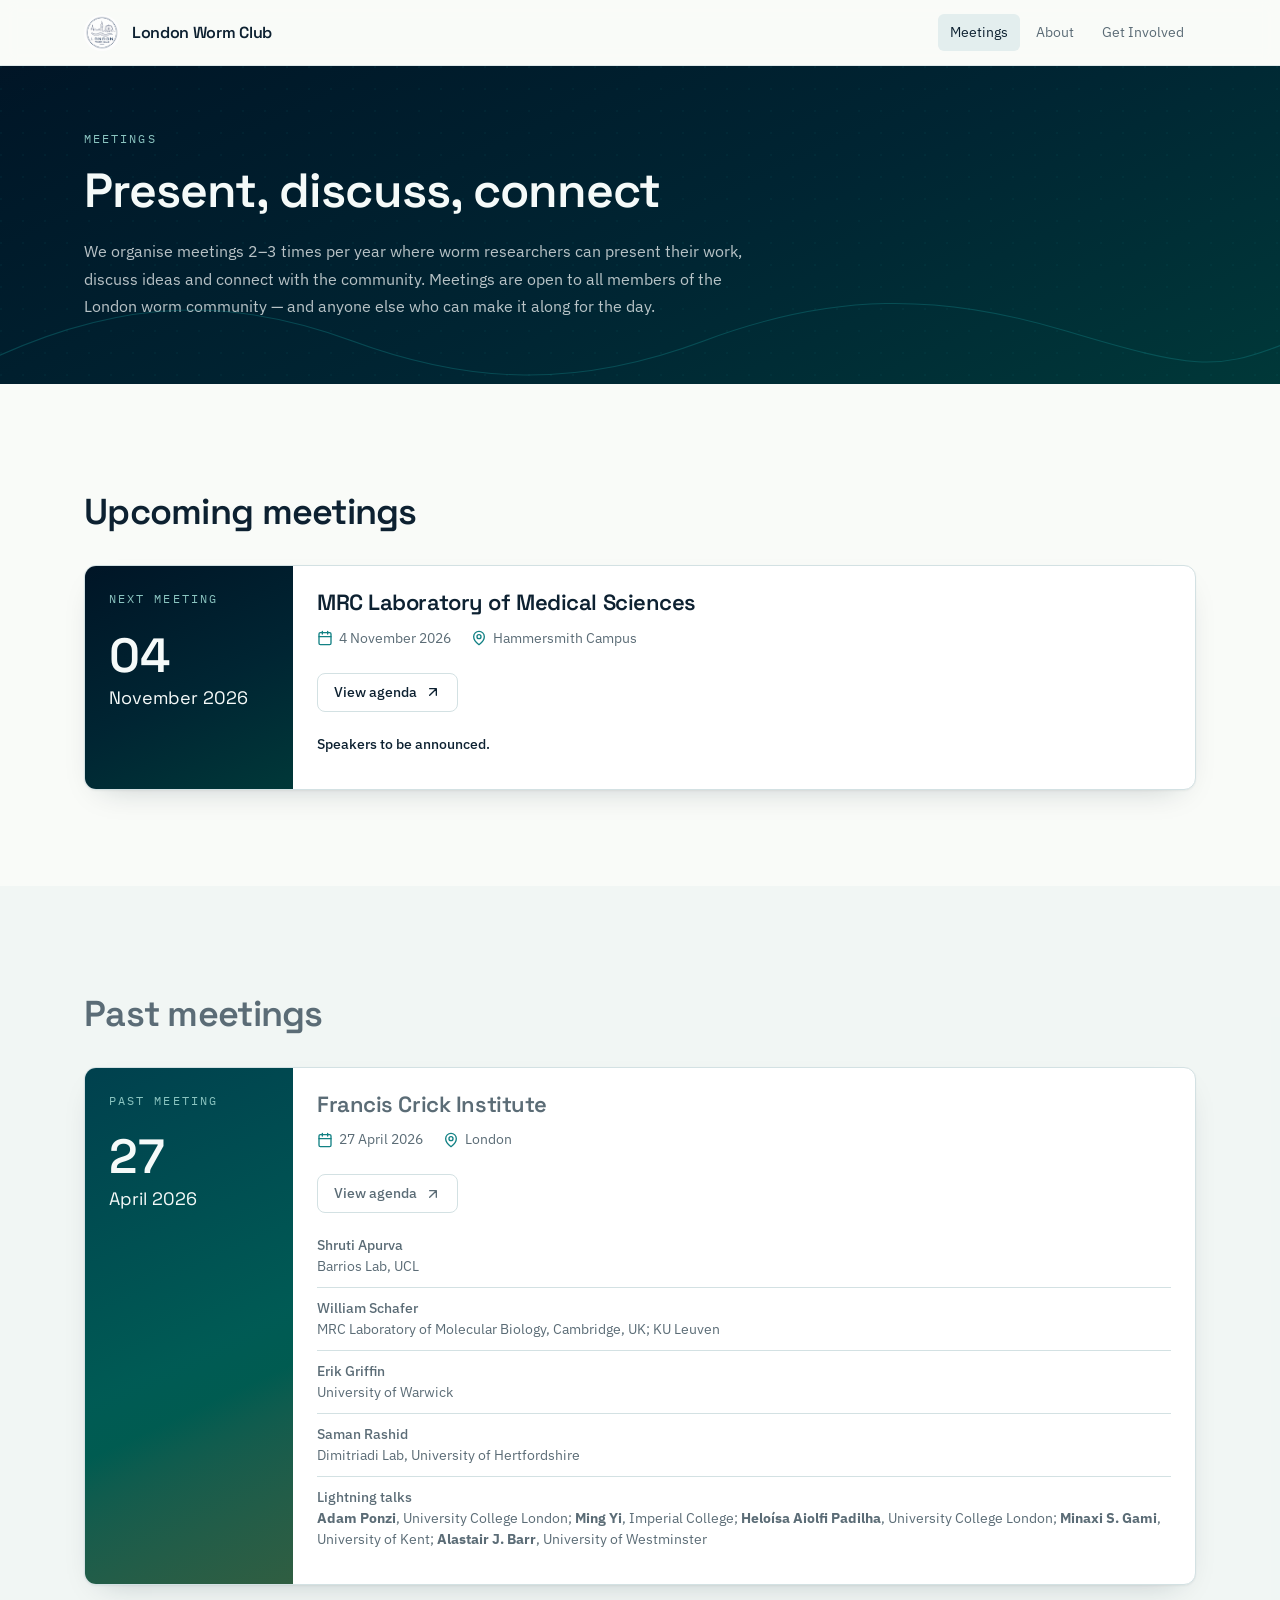
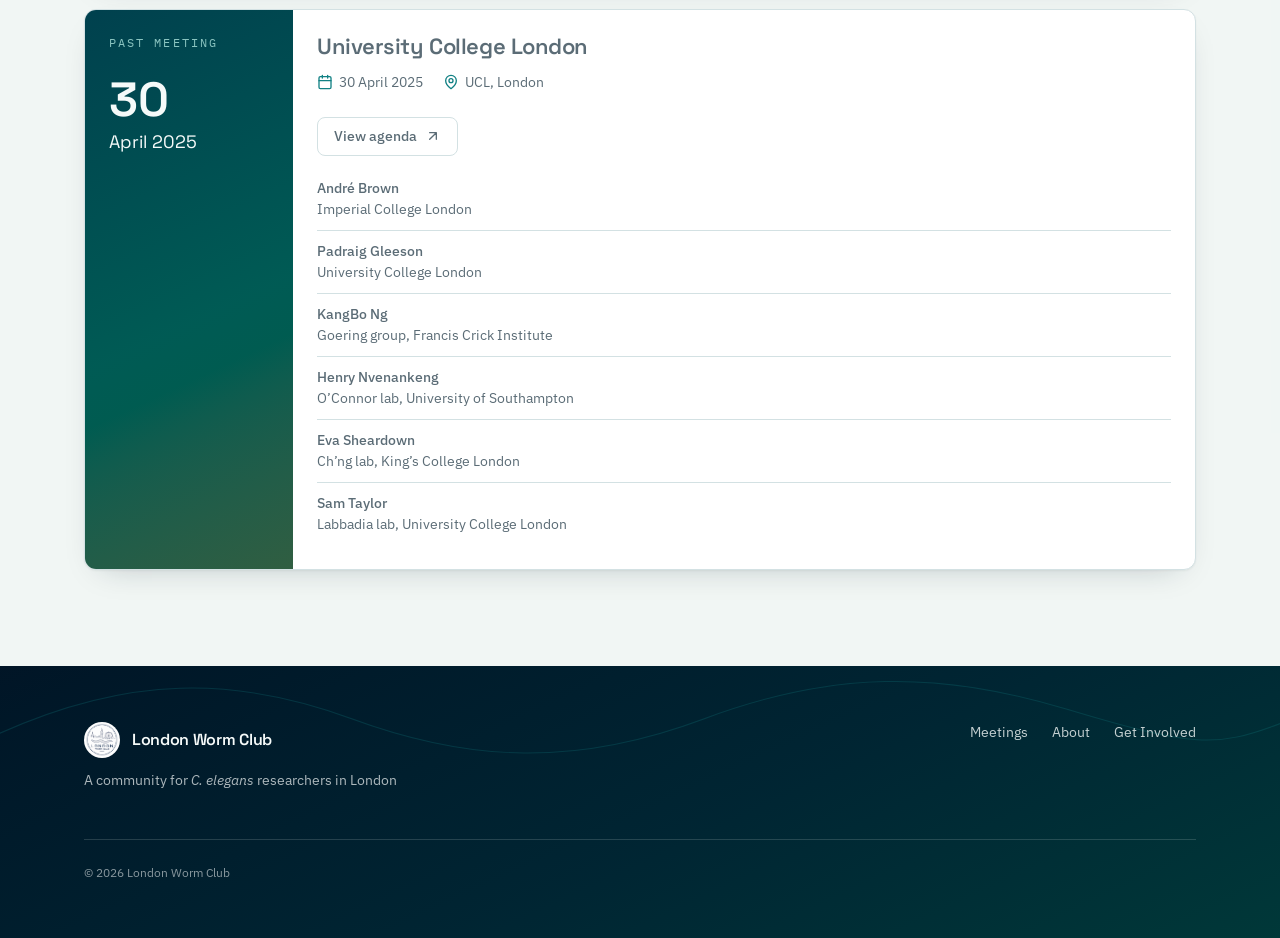
==== meetings.html @ cb88443c "Add Apr 2025 meeting" ====
<!doctype html>
<html lang="en">
  <head>
    <meta charset="utf-8" />
    <meta name="viewport" content="width=device-width, initial-scale=1" />
    <title>Meetings — London Worm Club</title>
    <meta
      name="description"
      content="Meetings of the London Worm Club, held 2–3 times per year: dates, venues and speakers for upcoming and past meetings."
    />
    <link rel="canonical" href="./meetings.html" />
    <meta property="og:type" content="website" />
    <meta property="og:title" content="Meetings — London Worm Club" />
    <meta
      property="og:description"
      content="Meetings of the London Worm Club, held 2–3 times per year: dates, venues and speakers."
    />
    <meta name="twitter:card" content="summary_large_image" />
    <link rel="icon" href="./assets/Worm_club_logo_final.png" />
    <link rel="preconnect" href="https://fonts.googleapis.com" />
    <link rel="preconnect" href="https://fonts.gstatic.com" crossorigin />
    <link
      rel="stylesheet"
      href="https://fonts.googleapis.com/css2?family=Space+Grotesk:wght@400;500;600;700&family=IBM+Plex+Sans:wght@400;500;600&family=IBM+Plex+Mono:wght@400;500&display=swap"
    />
    <link rel="stylesheet" href="./styles.css" />
  </head>
  <body>
    <div class="page">
      <header class="site-header">
        <div class="wrap header-inner">
          <a class="brand" href="./index.html">
            <img src="./assets/Worm_club_logo_final.png" alt="London Worm Club logo" width="816" height="816" />
            <span>London Worm Club</span>
          </a>
          <nav class="nav-desktop" aria-label="Main">
            <a href="./meetings.html">Meetings</a>
            <a href="./index.html#about-section">About</a>
            <a href="./index.html#get-involved">Get Involved</a>
          </nav>
          <button class="nav-toggle" type="button" aria-label="Toggle navigation" aria-expanded="false" aria-controls="mobile-nav" data-nav-toggle>
            <svg class="icon" viewBox="0 0 24 24" aria-hidden="true" style="width:1.25rem;height:1.25rem"><path d="M4 6h16M4 12h16M4 18h16" /></svg>
          </button>
        </div>
        <nav class="nav-mobile" id="mobile-nav" aria-label="Main">
          <a href="./meetings.html">Meetings</a>
          <a href="./index.html#about-section">About</a>
          <a href="./index.html#get-involved">Get Involved</a>
        </nav>
      </header>

      <main>
        <section class="banner bg-deep">
          <div class="grid-texture"></div>
          <div class="wrap banner-inner">
            <p class="eyebrow teal-soft">Meetings</p>
            <h1>Present, discuss, connect</h1>
            <p class="lede">
              We organise meetings 2–3 times per year where worm researchers can present their work,
              discuss ideas and connect with the community. Meetings are open to all members of the
              London worm community — and anyone else who can make it along for the day.
            </p>
          </div>
          <svg class="worm-line" style="bottom: 0; height: 6rem; opacity: 0.4" viewBox="0 0 1200 200" preserveAspectRatio="none" aria-hidden="true">
            <path d="M0 140 C 120 20, 220 20, 330 110 S 540 210, 660 110 S 880 10, 1000 90 S 1140 170, 1200 120" stroke-width="2" stroke-linecap="round" />
          </svg>
        </section>

        <section class="section">
          <div class="wrap">
            <div class="section-head"><h2>Upcoming meetings</h2></div>
            <div class="grid-stack">

              <!-- Meeting Card -->

              <article class="surface-card meeting" id="agenda-2026-04-27-crick">
                <div class="meeting-grid">
                  <div class="meeting-date bg-deep">
                    <span class="eyebrow teal-soft">Next meeting</span>
                    <div>
                      <p class="day">04</p>
                      <p class="my">November 2026</p>
                    </div>
                  </div>
                  <div class="meeting-body">
                    <h3>MRC Laboratory of Medical Sciences</h3>
                    <div class="meeting-meta">
                      <span>
                        <svg class="icon" viewBox="0 0 24 24" aria-hidden="true"><rect x="3" y="4" width="18" height="18" rx="2" /><path d="M16 2v4M8 2v4M3 10h18" /></svg>
                        4 November 2026
                      </span>
                      <span>
                        <svg class="icon" viewBox="0 0 24 24" aria-hidden="true"><path d="M20 10c0 6-8 12-8 12s-8-6-8-12a8 8 0 1 1 16 0Z" /><circle cx="12" cy="10" r="3" /></svg>
                        <a href="https://maps.app.goo.gl/B2eCsEm551Vxxf9i7">Hammersmith Campus</a>
                      </span>
                    </div>
                    <a class="btn btn-outline" href="./docs/sad_worm.png" target="_blank">
                      View agenda
                      <svg class="icon" viewBox="0 0 24 24" aria-hidden="true"><path d="M7 17 17 7M7 7h10v10" /></svg>
                    </a>
                    <ul class="speakers">
                      <li><p class="name">Speakers to be announced.</p></li>
                    </ul>
                  </div>
                </div>
              </article>

              <!-- Meeting Card -->

            </div>
          </div>
        </section>

        <section class="section muted">
          <div class="wrap">
            <div class="section-head"><h2>Past meetings</h2></div>
            <div class="grid-stack">

              <!-- Meeting Apr 2026 -->

              <article class="surface-card meeting" id="agenda-2026-04-27-crick">
                <div class="meeting-grid">
                  <div class="meeting-date meeting-date-past">
                    <span class="eyebrow teal-soft">Past meeting</span>
                    <div>
                      <p class="day">27</p>
                      <p class="my">April 2026</p>
                    </div>
                  </div>
                  <div class="meeting-body">
                    <h3>Francis Crick Institute</h3>
                    <div class="meeting-meta">
                      <span>
                        <svg class="icon" viewBox="0 0 24 24" aria-hidden="true"><rect x="3" y="4" width="18" height="18" rx="2" /><path d="M16 2v4M8 2v4M3 10h18" /></svg>
                        27 April 2026
                      </span>
                      <span>
                        <svg class="icon" viewBox="0 0 24 24" aria-hidden="true"><path d="M20 10c0 6-8 12-8 12s-8-6-8-12a8 8 0 1 1 16 0Z" /><circle cx="12" cy="10" r="3" /></svg>
                        <a href = "https://maps.app.goo.gl/YY4max94yzMUWCzx6">London</a>
                      </span>
                    </div>
                    <a class="btn btn-outline" href="./docs/LWM 27th April 26 Agenda.pdf" target="_blank">
                      View agenda
                      <svg class="icon" viewBox="0 0 24 24" aria-hidden="true"><path d="M7 17 17 7M7 7h10v10" /></svg>
                    </a>
                    <ul class="speakers">
                      <li><p class="name">Shruti Apurva</p><p class="aff">Barrios Lab, UCL</p></li>
                      <li><p class="name">William Schafer</p><p class="aff">MRC Laboratory of Molecular Biology, Cambridge, UK; KU Leuven</p></li>
                      <li><p class="name">Erik Griffin</p><p class="aff">University of Warwick</p></li>
                      <li><p class="name">Saman Rashid</p><p class="aff">Dimitriadi Lab, University of Hertfordshire</p></li>
                      <li><p class="name">Lightning talks</p><p class="aff"><b>Adam Ponzi</b>, University College London; <b>Ming Yi</b>, Imperial College; <b>Heloísa Aiolfi Padilha</b>, University College London; <b>Minaxi S. Gami</b>, University of Kent; <b>Alastair J. Barr</b>, University of Westminster</p></li>
                    </ul>
                  </div>
                </div>
              </article>


              <!-- Meeting Apr 2025 -->

              <article class="surface-card meeting" id="agenda-2026-04-27-crick">
                <div class="meeting-grid">
                  <div class="meeting-date meeting-date-past">
                    <span class="eyebrow teal-soft">Past meeting</span>
                    <div>
                      <p class="day">30</p>
                      <p class="my">April 2025</p>
                    </div>
                  </div>
                  <div class="meeting-body">
                    <h3>University College London</h3>
                    <div class="meeting-meta">
                      <span>
                        <svg class="icon" viewBox="0 0 24 24" aria-hidden="true"><rect x="3" y="4" width="18" height="18" rx="2" /><path d="M16 2v4M8 2v4M3 10h18" /></svg>
                        30 April 2025
                      </span>
                      <span>
                        <svg class="icon" viewBox="0 0 24 24" aria-hidden="true"><path d="M20 10c0 6-8 12-8 12s-8-6-8-12a8 8 0 1 1 16 0Z" /><circle cx="12" cy="10" r="3" /></svg>
                        <a href = "https://maps.app.goo.gl/znsyp5RWW7718D16A">UCL, London</a>
                      </span>
                    </div>
                    <a class="btn btn-outline" href="./docs/LWM 30th April 25 Agenda.pdf" target="_blank">
                      View agenda
                      <svg class="icon" viewBox="0 0 24 24" aria-hidden="true"><path d="M7 17 17 7M7 7h10v10" /></svg>
                    </a>
                    <ul class="speakers">

                      <li><p class="name">André Brown</p><p class="aff">Imperial College London</p></li>
                      <li><p class="name">Padraig Gleeson</p><p class="aff">University College London</p></li>
                      <li><p class="name">KangBo Ng</p><p class="aff">Goering group, Francis Crick Institute</p></li>
                      <li><p class="name">Henry Nvenankeng</p><p class="aff">O’Connor lab, University of Southampton</p></li>
                      <li><p class="name">Eva Sheardown</p><p class="aff">Ch’ng lab, King’s College London</p></li>
                      <li><p class="name">Sam Taylor</p><p class="aff">Labbadia lab, University College London</p></li>
           
                    </ul>
                  </div>
                </div>
              </article>

              <!-- Meeting Card -->

            </div>
          </div>
        </section>

      </main>

      <footer class="site-footer bg-deep">
        <svg class="worm-line" style="top: 0; height: 6rem; opacity: 0.25" viewBox="0 0 1200 200" preserveAspectRatio="none" aria-hidden="true">
          <path d="M0 140 C 120 20, 220 20, 330 110 S 540 210, 660 110 S 880 10, 1000 90 S 1140 170, 1200 120" stroke-width="2" stroke-linecap="round" />
        </svg>
        <div class="footer-inner">
          <div class="footer-grid">
            <div class="footer-brand">
              <div class="brand">
                <img src="./assets/Worm_club_logo_final.png" alt="" width="816" height="816" loading="lazy" />
                <span>London Worm Club</span>
              </div>
              <p class="footer-tag">A community for <i>C. elegans</i> researchers in London</p>
            </div>
            <nav class="footer-nav" aria-label="Footer">
              <a href="./meetings.html">Meetings</a>
              <a href="./index.html#about-section">About</a>
              <a href="./index.html#get-involved">Get Involved</a>
            </nav>
          </div>
          <p class="footer-legal">© 2026 London Worm Club</p>
        </div>
      </footer>
    </div>

    <script src="./main.js" defer></script>
  </body>
</html>
---- styles.css ----
/* London Worm Club — static stylesheet (hand-written equivalent of the React app's design system) */

:root {
  --radius: 0.5rem;

  --navy-deep: oklch(0.19 0.045 245);
  --navy: oklch(0.26 0.05 243);
  --teal: oklch(0.55 0.09 197);
  --teal-soft: oklch(0.78 0.06 190);
  --moss: oklch(0.58 0.07 155);
  --amber: oklch(0.76 0.13 72);
  --amber-foreground: oklch(0.24 0.05 60);

  --background: oklch(0.985 0.004 130);
  --foreground: oklch(0.24 0.04 244);
  --card: oklch(1 0 0);
  --primary: oklch(0.34 0.07 214);
  --primary-foreground: oklch(0.98 0.005 190);
  --secondary: oklch(0.94 0.012 195);
  --muted-foreground: oklch(0.52 0.025 235);
  --border: oklch(0.9 0.015 210);

  --gradient-deep: linear-gradient(
    155deg,
    var(--navy-deep) 0%,
    oklch(0.24 0.06 220) 55%,
    oklch(0.3 0.07 195) 100%
  );
  --shadow-card: 0 1px 2px oklch(0.24 0.04 244 / 0.05),
    0 12px 32px -18px oklch(0.24 0.04 244 / 0.28);
  --shadow-lift: 0 2px 4px oklch(0.24 0.04 244 / 0.06),
    0 24px 48px -24px oklch(0.24 0.04 244 / 0.35);

  --font-display: "Space Grotesk", ui-sans-serif, system-ui, sans-serif;
  --font-sans: "IBM Plex Sans", ui-sans-serif, system-ui, sans-serif;
  --font-mono: "IBM Plex Mono", ui-monospace, monospace;
}

*,
*::before,
*::after {
  box-sizing: border-box;
  border-color: var(--border);
}

html {
  scroll-behavior: smooth;
}

body {
  margin: 0;
  background-color: var(--background);
  color: var(--foreground);
  font-family: var(--font-sans);
  line-height: 1.5;
  -webkit-font-smoothing: antialiased;
}

h1,
h2,
h3,
h4 {
  font-family: var(--font-display);
  letter-spacing: -0.02em;
  margin: 0;
  line-height: 1.15;
}

p {
  margin: 0;
}

ul {
  margin: 0;
  padding: 0;
  list-style: none;
}

a {
  color: inherit;
  text-decoration: none;
}

img,
svg {
  display: block;
  max-width: 100%;
}

/* ---------- primitives ---------- */

.page {
  display: flex;
  min-height: 100vh;
  flex-direction: column;
}

main {
  flex: 1;
}

.wrap {
  margin-inline: auto;
  max-width: 72rem;
  padding-inline: 1.25rem;
}

.eyebrow {
  font-family: var(--font-mono);
  font-size: 0.72rem;
  letter-spacing: 0.18em;
  text-transform: uppercase;
}

.bg-deep {
  background-image: var(--gradient-deep);
  color: var(--primary-foreground);
}

.grid-texture {
  background-image: radial-gradient(
    circle at 1px 1px,
    color-mix(in oklab, var(--teal) 30%, transparent) 1px,
    transparent 0
  );
  background-size: 22px 22px;
}

.surface-card {
  background-color: var(--card);
  border: 1px solid var(--border);
  border-radius: calc(var(--radius) + 4px);
  box-shadow: var(--shadow-card);
}

.teal {
  color: var(--teal);
}
.teal-soft {
  color: var(--teal-soft);
}
.muted {
  color: var(--muted-foreground);
}

.btn {
  display: inline-flex;
  align-items: center;
  gap: 0.5rem;
  border-radius: var(--radius);
  padding: 0.75rem 1.25rem;
  font-size: 0.875rem;
  font-weight: 600;
  border: 1px solid transparent;
  cursor: pointer;
  transition: transform 0.2s ease, background-color 0.2s ease, border-color 0.2s ease;
}

.btn-amber {
  background-color: var(--amber);
  color: var(--amber-foreground);
}
.btn-amber:hover {
  transform: translateY(-2px);
}

.btn-ghost {
  border-color: color-mix(in oklab, var(--primary-foreground) 30%, transparent);
  color: var(--primary-foreground);
  font-weight: 500;
}
.btn-ghost:hover {
  background-color: color-mix(in oklab, var(--primary-foreground) 10%, transparent);
}

.btn-outline {
  border-color: var(--border);
  font-weight: 500;
  padding: 0.5rem 1rem;
}
.btn-outline:hover {
  border-color: var(--teal);
  background-color: var(--secondary);
}

.icon {
  width: 1rem;
  height: 1rem;
  flex: none;
  stroke: currentColor;
  stroke-width: 2;
  fill: none;
  stroke-linecap: round;
  stroke-linejoin: round;
}

.link-arrow {
  display: inline-flex;
  align-items: center;
  gap: 0.375rem;
  margin-top: 1.5rem;
  font-size: 0.875rem;
  font-weight: 500;
  color: var(--primary);
}
.link-arrow:hover {
  color: var(--teal);
}

.worm-line {
  position: absolute;
  left: 0;
  right: 0;
  width: 100%;
  pointer-events: none;
}
.worm-line path {
  stroke: var(--teal);
  fill: none;
}

/* ---------- header ---------- */

.site-header {
  position: sticky;
  top: 0;
  z-index: 50;
  border-bottom: 1px solid color-mix(in oklab, var(--border) 70%, transparent);
  background-color: color-mix(in oklab, var(--background) 85%, transparent);
  backdrop-filter: blur(8px);
}

.header-inner {
  display: grid;
  grid-template-columns: minmax(0, 1fr) auto;
  align-items: center;
  gap: 1rem;
  padding-block: 0.875rem;
}

.brand {
  display: flex;
  align-items: center;
  gap: 0.75rem;
  min-width: 0;
}
.brand img {
  height: 2.25rem;
  width: 2.25rem;
  flex: none;
  border-radius: 50%;
  object-fit: cover;
  filter: none;
}
.brand span {
  font-family: var(--font-display);
  font-size: 1rem;
  font-weight: 600;
  letter-spacing: -0.02em;
  overflow: hidden;
  text-overflow: ellipsis;
  white-space: nowrap;
}

.nav-desktop {
  display: none;
  align-items: center;
  gap: 0.25rem;
}
.nav-desktop a {
  border-radius: calc(var(--radius) - 2px);
  padding: 0.5rem 0.75rem;
  font-size: 0.875rem;
  color: var(--muted-foreground);
  transition: background-color 0.15s ease, color 0.15s ease;
}
.nav-desktop a:hover,
.nav-desktop a.active {
  background-color: var(--secondary);
  color: var(--foreground);
}

.nav-toggle {
  background: none;
  border: 0;
  padding: 0.5rem;
  color: var(--foreground);
  cursor: pointer;
  border-radius: calc(var(--radius) - 2px);
}

.nav-mobile {
  display: none;
  border-top: 1px solid var(--border);
  background-color: var(--background);
  padding: 0.5rem 1.25rem 1rem;
}
.nav-mobile.open {
  display: block;
}
.nav-mobile a {
  display: block;
  padding: 0.625rem 0.5rem;
  font-size: 0.875rem;
  color: var(--muted-foreground);
}
.nav-mobile a:hover,
.nav-mobile a.active {
  color: var(--foreground);
}

@media (min-width: 640px) {
  .nav-desktop {
    display: flex;
  }
  .nav-toggle,
  .nav-mobile,
  .nav-mobile.open {
    display: none;
  }
}

/* ---------- hero ---------- */

.hero {
  position: relative;
  isolation: isolate;
  overflow: hidden;
}
.hero-img {
  position: absolute;
  inset: 0;
  height: 100%;
  width: 100%;
  object-fit: cover;
  opacity: 0.4;
}
.hero-veil {
  position: absolute;
  inset: 0;
  background: linear-gradient(
    100deg,
    oklch(0.19 0.045 245 / 0.94) 10%,
    oklch(0.19 0.045 245 / 0.6) 60%,
    oklch(0.19 0.045 245 / 0.3) 100%
  );
}
.hero-body {
  position: relative;
  padding-block: 6rem;
}
.hero-logo {
  width: min(72vw, 17rem);
  height: auto;
  margin: 2.5rem auto 0;
  border-radius: 50%;
  box-shadow: 0 1.25rem 3rem oklch(0.1 0.04 245 / 0.35);
}
.hero h1 {
  margin-top: 1.25rem;
  max-width: 48rem;
  font-size: clamp(2.25rem, 7vw, 4.5rem);
  font-weight: 600;
  line-height: 1.05;
}
.hero-sub {
  margin-top: 1.25rem;
  max-width: 42rem;
  font-family: var(--font-display);
  font-size: clamp(1.125rem, 3vw, 1.5rem);
  color: var(--teal-soft);
}
.hero-lede {
  margin-top: 1.25rem;
  max-width: 36rem;
  line-height: 1.7;
  color: color-mix(in oklab, var(--primary-foreground) 75%, transparent);
}
.hero-actions {
  margin-top: 2.5rem;
  display: flex;
  flex-wrap: wrap;
  gap: 0.75rem;
}

@media (max-width: 799px) {
  .hero-body {
    display: flex;
    flex-direction: column;
  }
  .hero-logo {
    order: -1;
    margin: 0 auto 2.5rem;
  }
}

@media (min-width: 640px) {
  .hero-body {
    padding-block: 8rem;
  }
}

@media (min-width: 800px) {
  .hero-body {
    min-height: 35rem;
    padding-right: clamp(20rem, 32vw, 27rem);
  }
  .hero-logo {
    position: absolute;
    top: 50%;
    right: clamp(1.25rem, 6vw, 6rem);
    width: clamp(13rem, 21vw, 17rem);
    margin: 0;
    transform: translateY(-50%);
  }
}

/* page banner (meetings / about) */
.banner {
  position: relative;
  overflow: hidden;
  padding-block: 4rem;
}
.banner .grid-texture,
.join .grid-texture {
  position: absolute;
  inset: 0;
  opacity: 0.25;
  pointer-events: none;
}
.banner-inner {
  position: relative;
}
.banner h1 {
  margin-top: 1rem;
  font-size: clamp(2.25rem, 6vw, 3rem);
  font-weight: 600;
}
.banner p.lede {
  margin-top: 1.25rem;
  max-width: 42rem;
  line-height: 1.7;
  color: color-mix(in oklab, var(--primary-foreground) 75%, transparent);
}

/* ---------- sections ---------- */

.section {
  scroll-margin-top: 5rem;
  padding-block: 4rem;
}
.section.muted {
  background-color: color-mix(in oklab, var(--secondary) 40%, transparent);
}
.section-head h2 {
  margin-top: 0.75rem;
  font-size: clamp(1.75rem, 4vw, 2.25rem);
  font-weight: 600;
}
.section-head .intro {
  margin-top: 1rem;
  line-height: 1.7;
  color: var(--muted-foreground);
}

@media (min-width: 640px) {
  .section {
    padding-block: 6rem;
  }
}

.grid-3 {
  margin-top: 2.5rem;
  display: grid;
  gap: 1.25rem;
}
.grid-cards {
  margin-top: 2.5rem;
  display: grid;
  gap: 1rem;
}
.grid-stack {
  margin-top: 2rem;
  display: grid;
  gap: 1.5rem;
}
.two-col {
  margin-top: 2.5rem;
  display: grid;
  gap: 2.5rem;
  align-items: center;
}
.about-layout {
  margin-top: 0;
}
.about-copy {
  display: grid;
  gap: 2rem;
}

@media (min-width: 768px) {
  .grid-3 {
    grid-template-columns: repeat(3, minmax(0, 1fr));
  }
}
@media (min-width: 640px) {
  .grid-cards,
  .partners {
    grid-template-columns: repeat(2, minmax(0, 1fr));
  }
}
@media (min-width: 1024px) {
  .grid-cards {
    grid-template-columns: repeat(3, minmax(0, 1fr));
  }
  .partners {
    grid-template-columns: repeat(4, minmax(0, 1fr));
  }
  .two-col {
    grid-template-columns: repeat(2, minmax(0, 1fr));
  }
}

@media (min-width: 768px) {
  .about-layout {
    grid-template-columns: minmax(0, 1.35fr) minmax(14rem, 0.65fr);
  }
}

.pillar {
  padding: 1.5rem;
}
.pillar .badge {
  display: grid;
  place-items: center;
  height: 2.75rem;
  width: 2.75rem;
  border-radius: calc(var(--radius) + 2px);
  background-color: color-mix(in oklab, var(--primary) 8%, transparent);
  color: var(--teal);
}
.pillar h3 {
  margin-top: 1.25rem;
  font-family: var(--font-display);
  font-size: 1.125rem;
  font-weight: 600;
}
.pillar p {
  margin-top: 0.5rem;
  font-size: 0.875rem;
  line-height: 1.7;
  color: var(--muted-foreground);
}

.prose {
  display: grid;
  gap: 1rem;
  line-height: 1.7;
  color: var(--muted-foreground);
}

.stats {
  display: grid;
  gap: 1rem;
}
@media (min-width: 640px) {
  .stats {
    grid-template-columns: repeat(3, minmax(0, 1fr));
  }
}
.rule-left {
  border-left: 2px solid color-mix(in oklab, var(--teal) 40%, transparent);
  padding-left: 1rem;
}
.rule-left .k {
  font-family: var(--font-display);
  font-size: 1.5rem;
  font-weight: 600;
  color: var(--foreground);
}
.rule-left .v {
  font-size: 0.875rem;
  color: var(--muted-foreground);
}

.club-logo-feature {
  width: min(100%, 24rem);
  justify-self: center;
  overflow: hidden;
  border-radius: 50%;
  box-shadow: var(--shadow-card);
}
.club-logo-feature img {
  width: 100%;
  height: auto;
  border-radius: inherit;
}

.partners {
  margin-top: 2.5rem;
  display: flex;
  flex-wrap: wrap;
  justify-content: center;
  align-items: flex-start;
  gap: 1rem;
}
.partner-slot {
  display: grid;
  place-items: center;
  width: min(100%, 14rem);
  height: 6rem;
  border: 1px solid var(--border);
  border-radius: calc(var(--radius) + 4px);
  background-color: color-mix(in oklab, var(--card) 50%, transparent);
  font-size: 0.75rem;
  color: var(--muted-foreground);
}
.partner-sponsor {
  display: grid;
  width: min(100%, 14rem);
  gap: 0.5rem;
  text-align: center;
}
.partner-sponsor .partner-slot {
  align-content: center;
  padding: 0.75rem 1rem;
}
.partner-logo {
  width: min(100%, 13rem);
  height: 2.75rem;
  object-fit: contain;
}
.sponsor-name {
  margin: 0;
  font-size: 0.75rem;
  font-weight: 500;
  color: var(--foreground);
}

/* ---------- meeting card ---------- */

.meeting {
  overflow: hidden;
}
.meeting-grid {
  display: grid;
}
@media (min-width: 768px) {
  .meeting-grid {
    grid-template-columns: 13rem minmax(0, 1fr);
  }
}
.meeting-date {
  display: flex;
  flex-direction: column;
  gap: 1.5rem;
  padding: 1.5rem;
}
.meeting-date-past {
  background-image: linear-gradient(
    155deg,
    oklch(0.34 0.07 214) 0%,
    oklch(0.42 0.08 187) 55%,
    oklch(0.44 0.07 155) 100%
  );
  color: var(--primary-foreground);
}
.meeting-date .day {
  font-family: var(--font-display);
  font-size: 3rem;
  font-weight: 600;
  line-height: 1;
}
.meeting-date .my {
  margin-top: 0.25rem;
  font-family: var(--font-display);
  font-size: 1.125rem;
}
.meeting-body {
  padding: 1.5rem;
}
.meeting-body h3 {
  font-family: var(--font-display);
  font-size: 1.375rem;
  font-weight: 600;
}
.meeting-meta {
  margin-top: 0.75rem;
  display: flex;
  flex-wrap: wrap;
  gap: 0.25rem 1.25rem;
  font-size: 0.875rem;
  color: var(--muted-foreground);
}
.meeting-meta span {
  display: flex;
  align-items: center;
  gap: 0.375rem;
}
.meeting-meta .icon {
  color: var(--teal);
}
.agenda-label {
  text-decoration: underline;
  display: block;
  margin-top: 1.5rem;
  color: var(--muted-foreground);
}
.speakers {
  margin-top: 0.75rem;
}
.speakers li {
  padding-block: 0.625rem;
  border-top: 1px solid var(--border);
}
.speakers li:first-child {
  border-top: 0;
}
.speakers .name {
  font-size: 0.875rem;
  font-weight: 500;
}
.speakers .aff {
  font-size: 0.875rem;
  color: var(--muted-foreground);
}
.meeting-body .btn-outline {
  margin-top: 1.5rem;
}

/* ---------- people ---------- */

.person {
  display: flex;
  align-items: center;
  gap: 1rem;
  padding: 1.25rem;
  transition: box-shadow 0.2s ease;
}
.person:hover {
  box-shadow: var(--shadow-lift);
}
.person .initials {
  display: grid;
  place-items: center;
  height: 3rem;
  width: 3rem;
  flex: none;
  border-radius: 999px;
  border: 1px solid color-mix(in oklab, var(--teal) 30%, transparent);
  background-color: var(--secondary);
  font-family: var(--font-display);
  font-size: 0.875rem;
  font-weight: 600;
  color: var(--primary);
}
.person .who {
  min-width: 0;
}
.person .who p {
  overflow: hidden;
  text-overflow: ellipsis;
  white-space: nowrap;
}
.person .who .name {
  font-weight: 500;
}
.person .who .aff {
  font-size: 0.875rem;
  color: var(--muted-foreground);
}

.collapsible {
  margin-top: 2rem;
}
.collapsible-trigger {
  display: inline-flex;
  align-items: center;
  gap: 0.5rem;
  background: none;
  border: 0;
  padding: 0;
  font: inherit;
  font-size: 0.875rem;
  font-weight: 500;
  color: var(--muted-foreground);
  cursor: pointer;
}
.collapsible-trigger:hover {
  color: var(--foreground);
}
.collapsible-trigger .chev {
  transition: transform 0.2s ease;
}
.collapsible-trigger[aria-expanded="true"] .chev {
  transform: rotate(180deg);
}
.collapsible-content[hidden] {
  display: none;
}
.past-list {
  margin-top: 1rem;
  display: grid;
  gap: 0.5rem 2rem;
  border-left: 2px solid color-mix(in oklab, var(--teal) 30%, transparent);
  padding-left: 1.25rem;
  font-size: 0.875rem;
  color: var(--muted-foreground);
}
.past-list .n {
  color: var(--foreground);
}
@media (min-width: 640px) {
  .past-list {
    grid-template-columns: repeat(2, minmax(0, 1fr));
  }
}
@media (min-width: 1024px) {
  .past-list {
    grid-template-columns: repeat(3, minmax(0, 1fr));
  }
}

/* ---------- join ---------- */

.join {
  position: relative;
  scroll-margin-top: 5rem;
  overflow: hidden;
  padding-block: 5rem;
  text-align: center;
}
.join-inner {
  position: relative;
  margin-inline: auto;
  max-width: 48rem;
  padding-inline: 1.25rem;
}
.join h2 {
  margin-top: 1rem;
  font-size: clamp(1.75rem, 4vw, 2.25rem);
  font-weight: 600;
}
.join p.lede {
  margin: 1.25rem auto 0;
  max-width: 36rem;
  line-height: 1.7;
  color: color-mix(in oklab, var(--primary-foreground) 75%, transparent);
}
.join .btn-amber {
  margin-top: 2.25rem;
  padding: 0.75rem 1.5rem;
  box-shadow: var(--shadow-lift);
}
@media (min-width: 640px) {
  .join {
    padding-block: 7rem;
  }
}

/* ---------- footer ---------- */

.site-footer {
  position: relative;
  overflow: hidden;
}
.footer-inner {
  position: relative;
  margin-inline: auto;
  max-width: 72rem;
  padding: 3.5rem 1.25rem;
}
.footer-grid {
  display: grid;
  gap: 2.5rem;
}
@media (min-width: 768px) {
  .footer-grid {
    grid-template-columns: minmax(0, 1fr) auto;
  }
  .footer-nav {
    justify-content: flex-end;
  }
}
.footer-brand img {
  height: 2.25rem;
  width: 2.25rem;
  border-radius: 50%;
  filter: none;
}
.footer-tag {
  margin-top: 0.75rem;
  max-width: 24rem;
  font-size: 0.875rem;
  color: color-mix(in oklab, var(--primary-foreground) 70%, transparent);
}
.footer-nav {
  display: flex;
  flex-wrap: wrap;
  gap: 0.5rem 1.5rem;
  font-size: 0.875rem;
}
.footer-nav a {
  color: color-mix(in oklab, var(--primary-foreground) 80%, transparent);
}
.footer-nav a:hover {
  color: var(--primary-foreground);
}
.footer-legal {
  margin-top: 3rem;
  border-top: 1px solid color-mix(in oklab, var(--primary-foreground) 15%, transparent);
  padding-top: 1.5rem;
  font-size: 0.75rem;
  color: color-mix(in oklab, var(--primary-foreground) 55%, transparent);
}
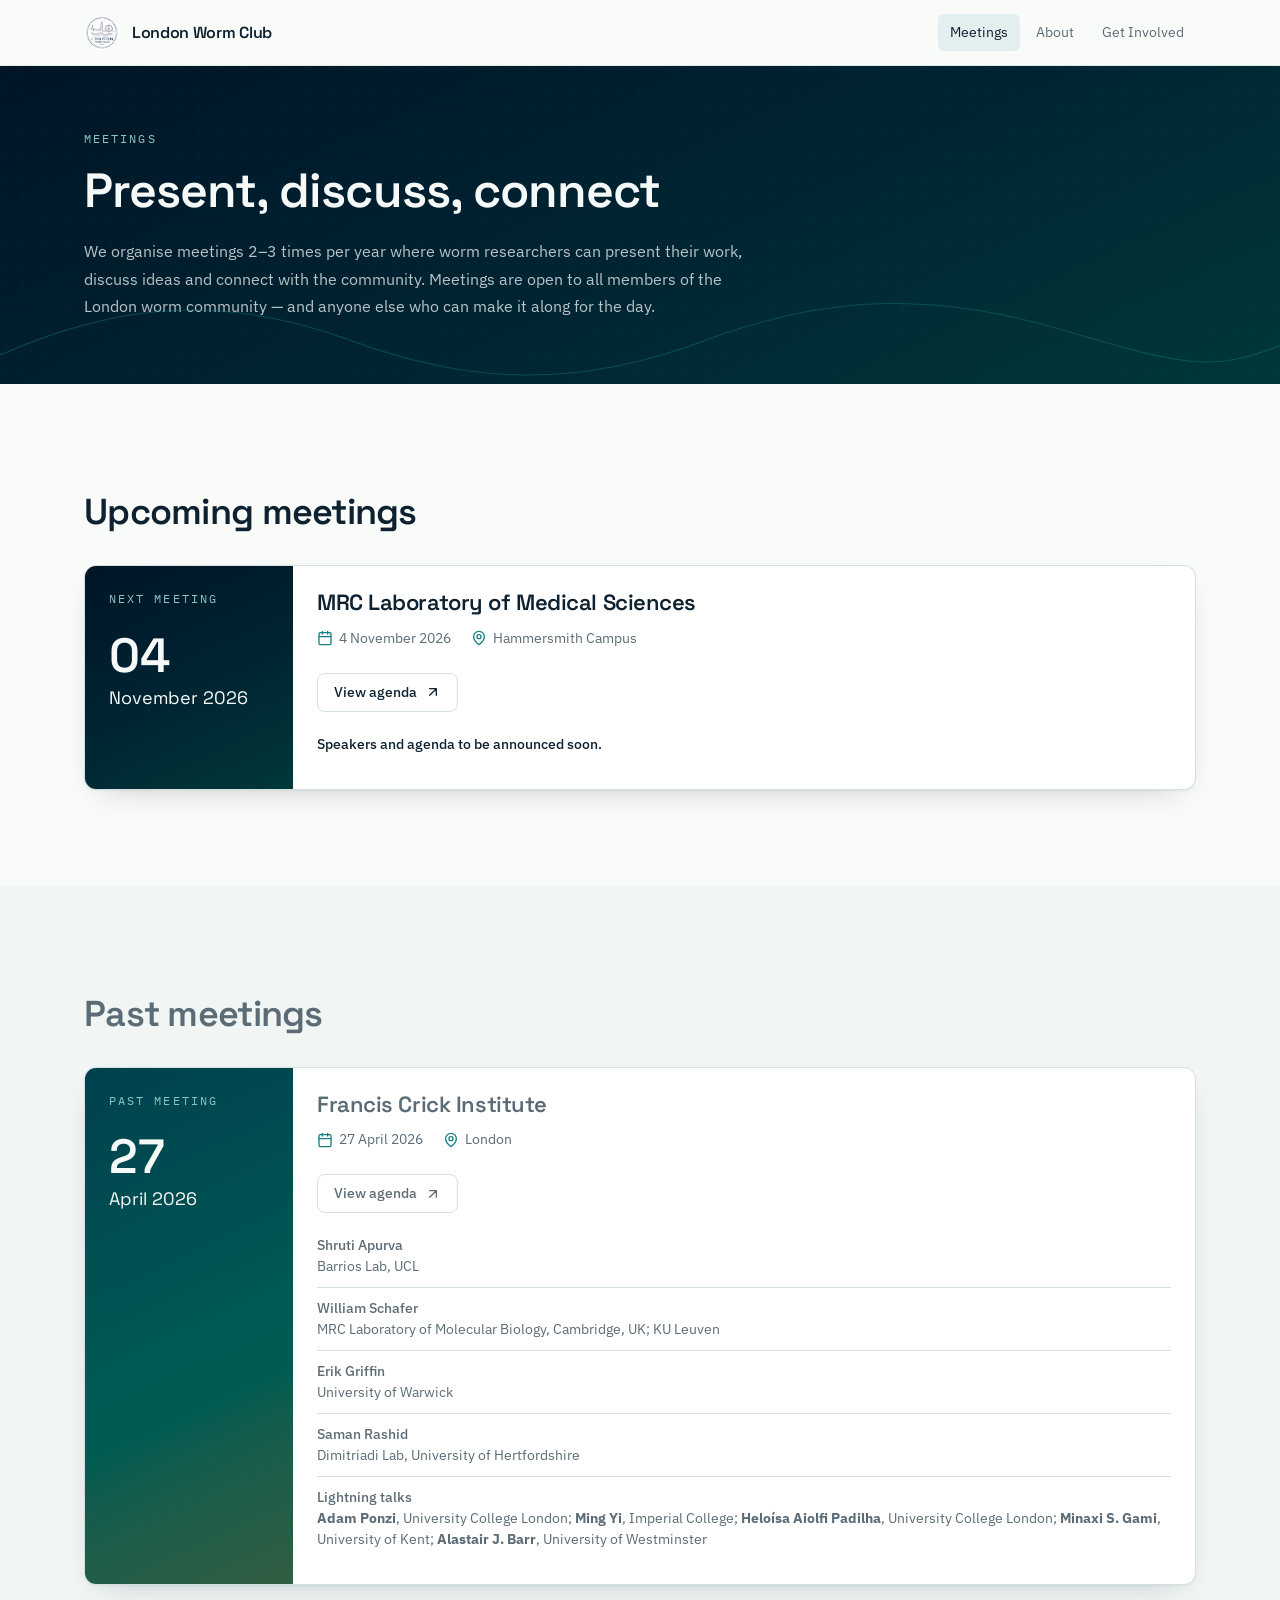
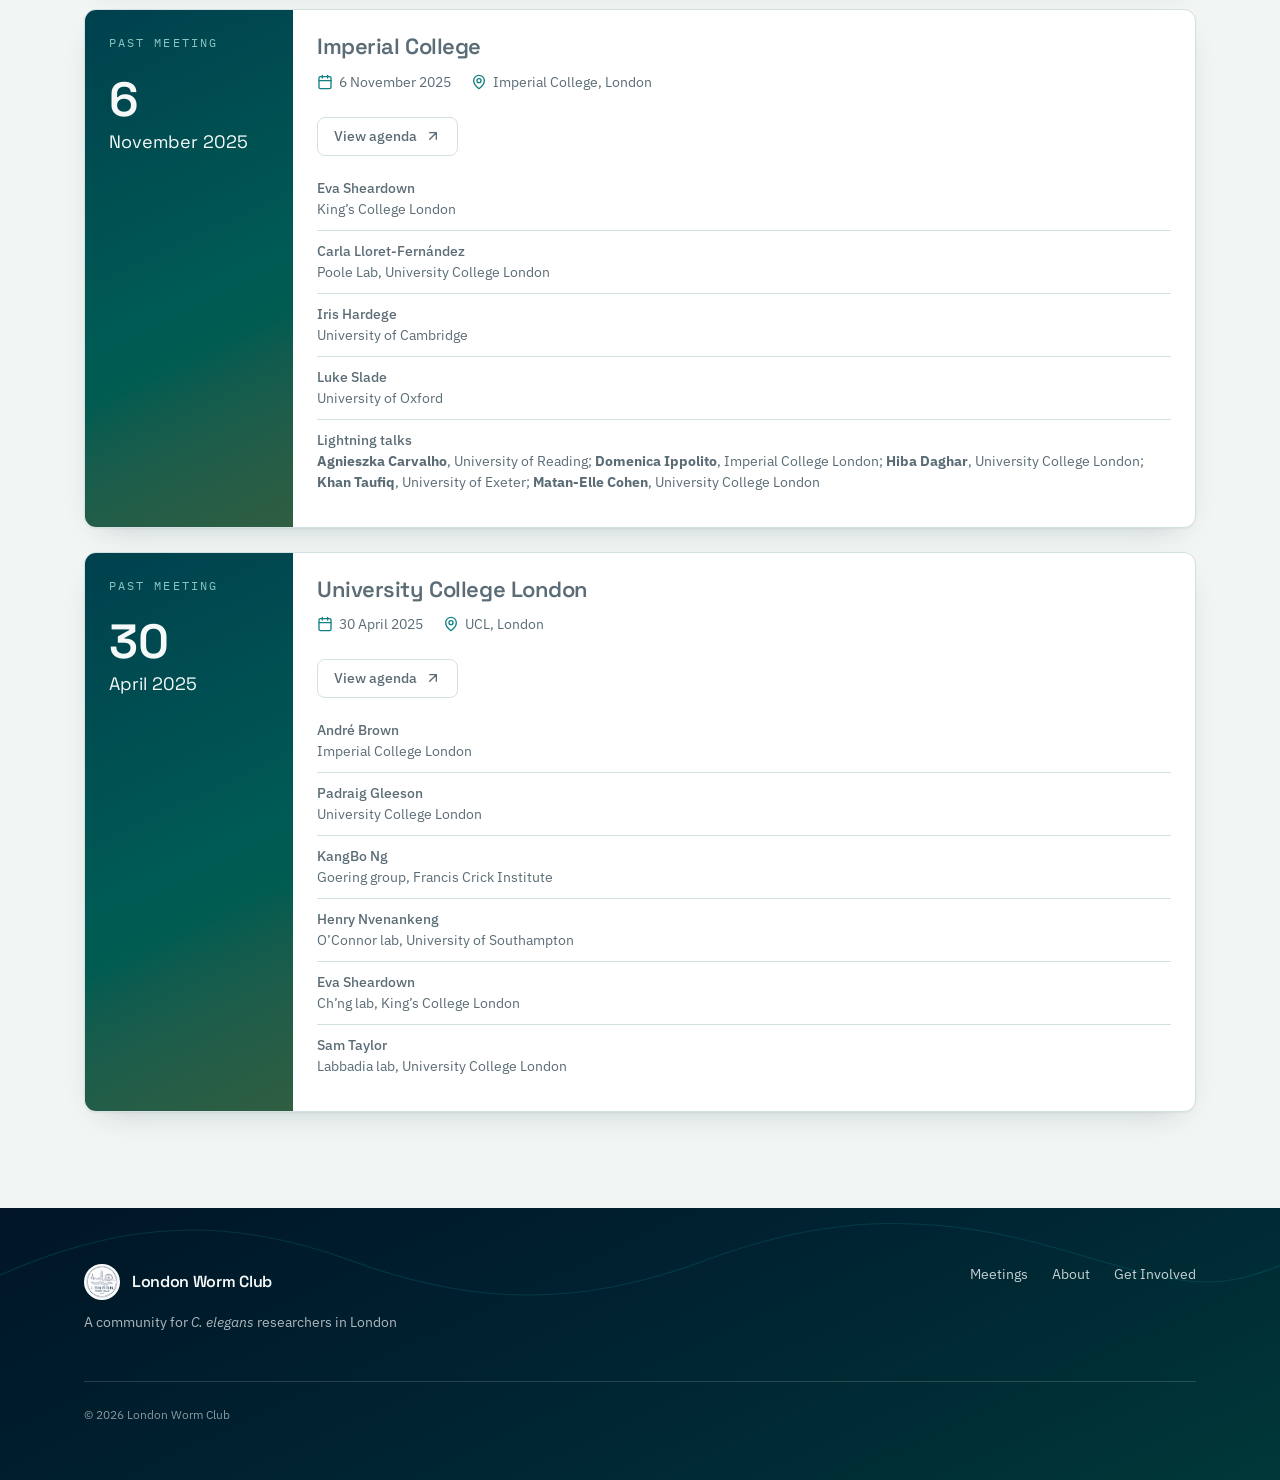
==== commit 1464d9ca: "Add nov 2025 meeting" ====
--- a/meetings.html
+++ b/meetings.html
@@ -99,7 +99,7 @@
                       <svg class="icon" viewBox="0 0 24 24" aria-hidden="true"><path d="M7 17 17 7M7 7h10v10" /></svg>
                     </a>
                     <ul class="speakers">
-                      <li><p class="name">Speakers to be announced.</p></li>
+                      <li><p class="name">Speakers and agenda to be announced soon.</p></li>
                     </ul>
                   </div>
                 </div>
@@ -154,6 +154,48 @@
                 </div>
               </article>
 
+
+              <!-- Meeting Nov 2025 -->
+
+              <article class="surface-card meeting" id="agenda-2026-04-27-crick">
+                <div class="meeting-grid">
+                  <div class="meeting-date meeting-date-past">
+                    <span class="eyebrow teal-soft">Past meeting</span>
+                    <div>
+                      <p class="day">6</p>
+                      <p class="my">November 2025</p>
+                    </div>
+                  </div>
+                  <div class="meeting-body">
+                    <h3>Imperial College</h3>
+                    <div class="meeting-meta">
+                      <span>
+                        <svg class="icon" viewBox="0 0 24 24" aria-hidden="true"><rect x="3" y="4" width="18" height="18" rx="2" /><path d="M16 2v4M8 2v4M3 10h18" /></svg>
+                        6 November 2025
+                      </span>
+                      <span>
+                        <svg class="icon" viewBox="0 0 24 24" aria-hidden="true"><path d="M20 10c0 6-8 12-8 12s-8-6-8-12a8 8 0 1 1 16 0Z" /><circle cx="12" cy="10" r="3" /></svg>
+                        <a href = "https://maps.app.goo.gl/NmJmnzEtPPJt8cp17">Imperial College, London</a>
+                      </span>
+                    </div>
+                    <a class="btn btn-outline" href="./docs/LWM 6th Nov 25 Agenda.pdf" target="_blank">
+                      View agenda
+                      <svg class="icon" viewBox="0 0 24 24" aria-hidden="true"><path d="M7 17 17 7M7 7h10v10" /></svg>
+                    </a>
+                    <ul class="speakers">
+
+                      <li><p class="name">Eva Sheardown</p><p class="aff">King’s College London</p></li>
+                      <li><p class="name">Carla Lloret-Fernández</p><p class="aff">Poole Lab, University College London</p></li>
+                      <li><p class="name">Iris Hardege</p><p class="aff">University of Cambridge</p></li>
+                      <li><p class="name">Luke Slade</p><p class="aff">University of Oxford</p></li>
+                      <li><p class="name">Lightning talks</p><p class="aff"><b>Agnieszka Carvalho</b>, University of Reading; 
+                      <b>Domenica Ippolito</b>, Imperial College London; <b>Hiba Daghar</b>, University College London; 
+                      <b>Khan Taufiq</b>, University of Exeter; <b>Matan-Elle Cohen</b>, University College London   </p></li>
+                    
+                    </ul>
+                  </div>
+                </div>
+              </article>
 
               <!-- Meeting Apr 2025 -->
 
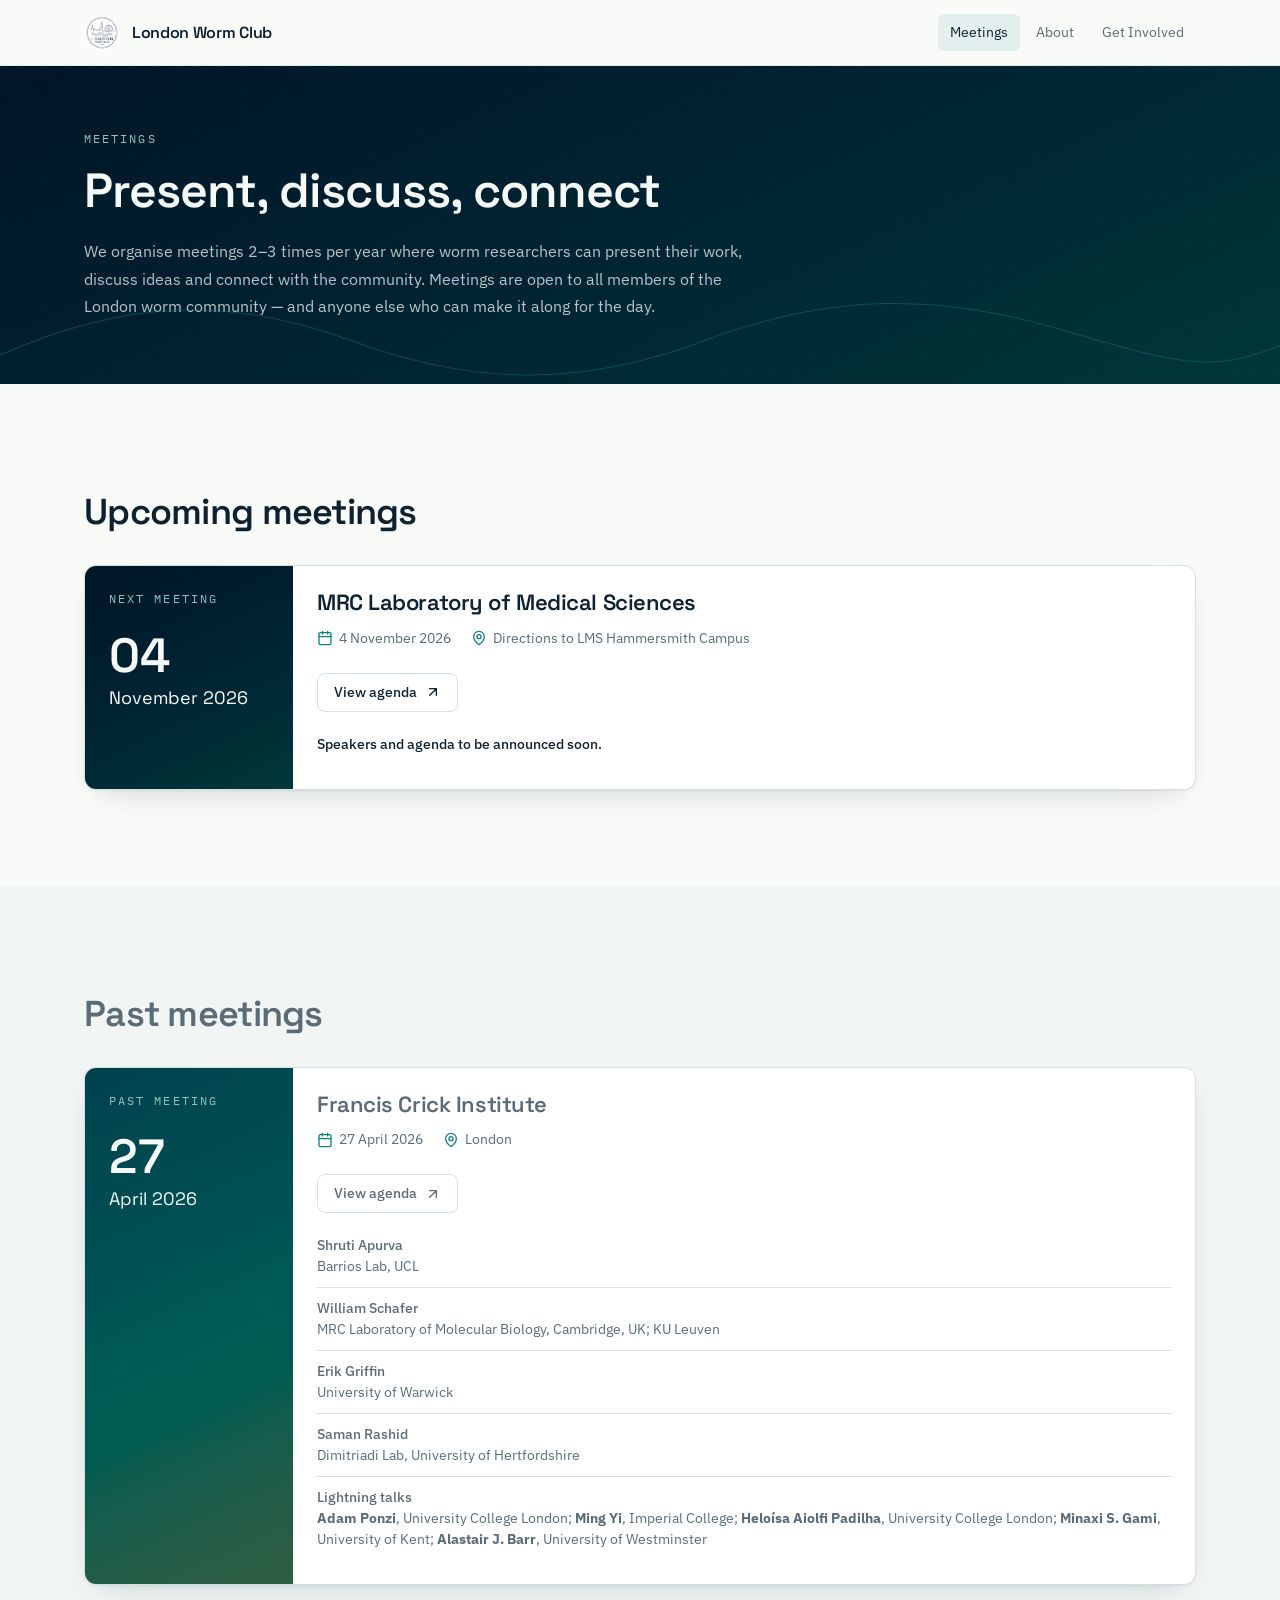
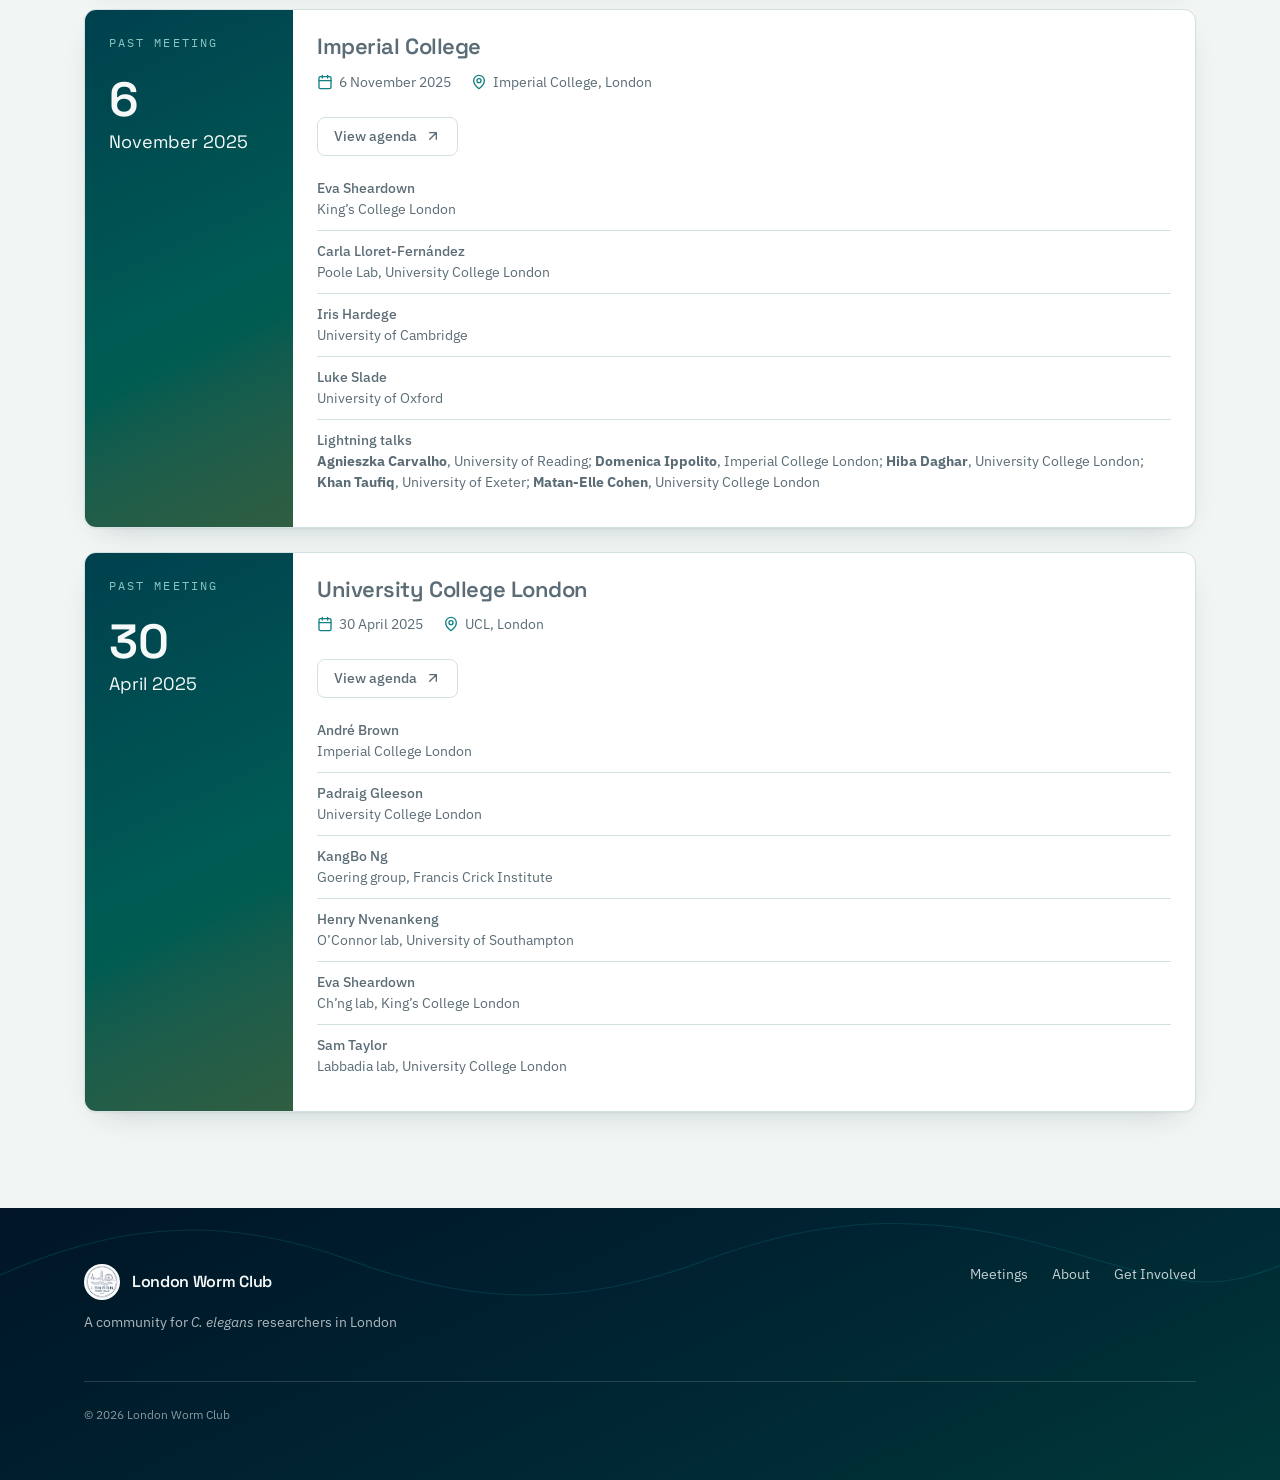
==== commit e08ab431: "Add link to lms" ====
--- a/meetings.html
+++ b/meetings.html
@@ -91,7 +91,7 @@
                       </span>
                       <span>
                         <svg class="icon" viewBox="0 0 24 24" aria-hidden="true"><path d="M20 10c0 6-8 12-8 12s-8-6-8-12a8 8 0 1 1 16 0Z" /><circle cx="12" cy="10" r="3" /></svg>
-                        <a href="https://maps.app.goo.gl/B2eCsEm551Vxxf9i7">Hammersmith Campus</a>
+                        <a href="./docs/Directions_to_LMS.pdf" target="_blank">Directions to LMS Hammersmith Campus</a>
                       </span>
                     </div>
                     <a class="btn btn-outline" href="./docs/sad_worm.png" target="_blank">
--- a/styles.css
+++ b/styles.css
@@ -754,6 +754,9 @@
   font-weight: 600;
   color: var(--primary);
 }
+.person .person-photo {
+  object-fit: cover;
+}
 .person .who {
   min-width: 0;
 }
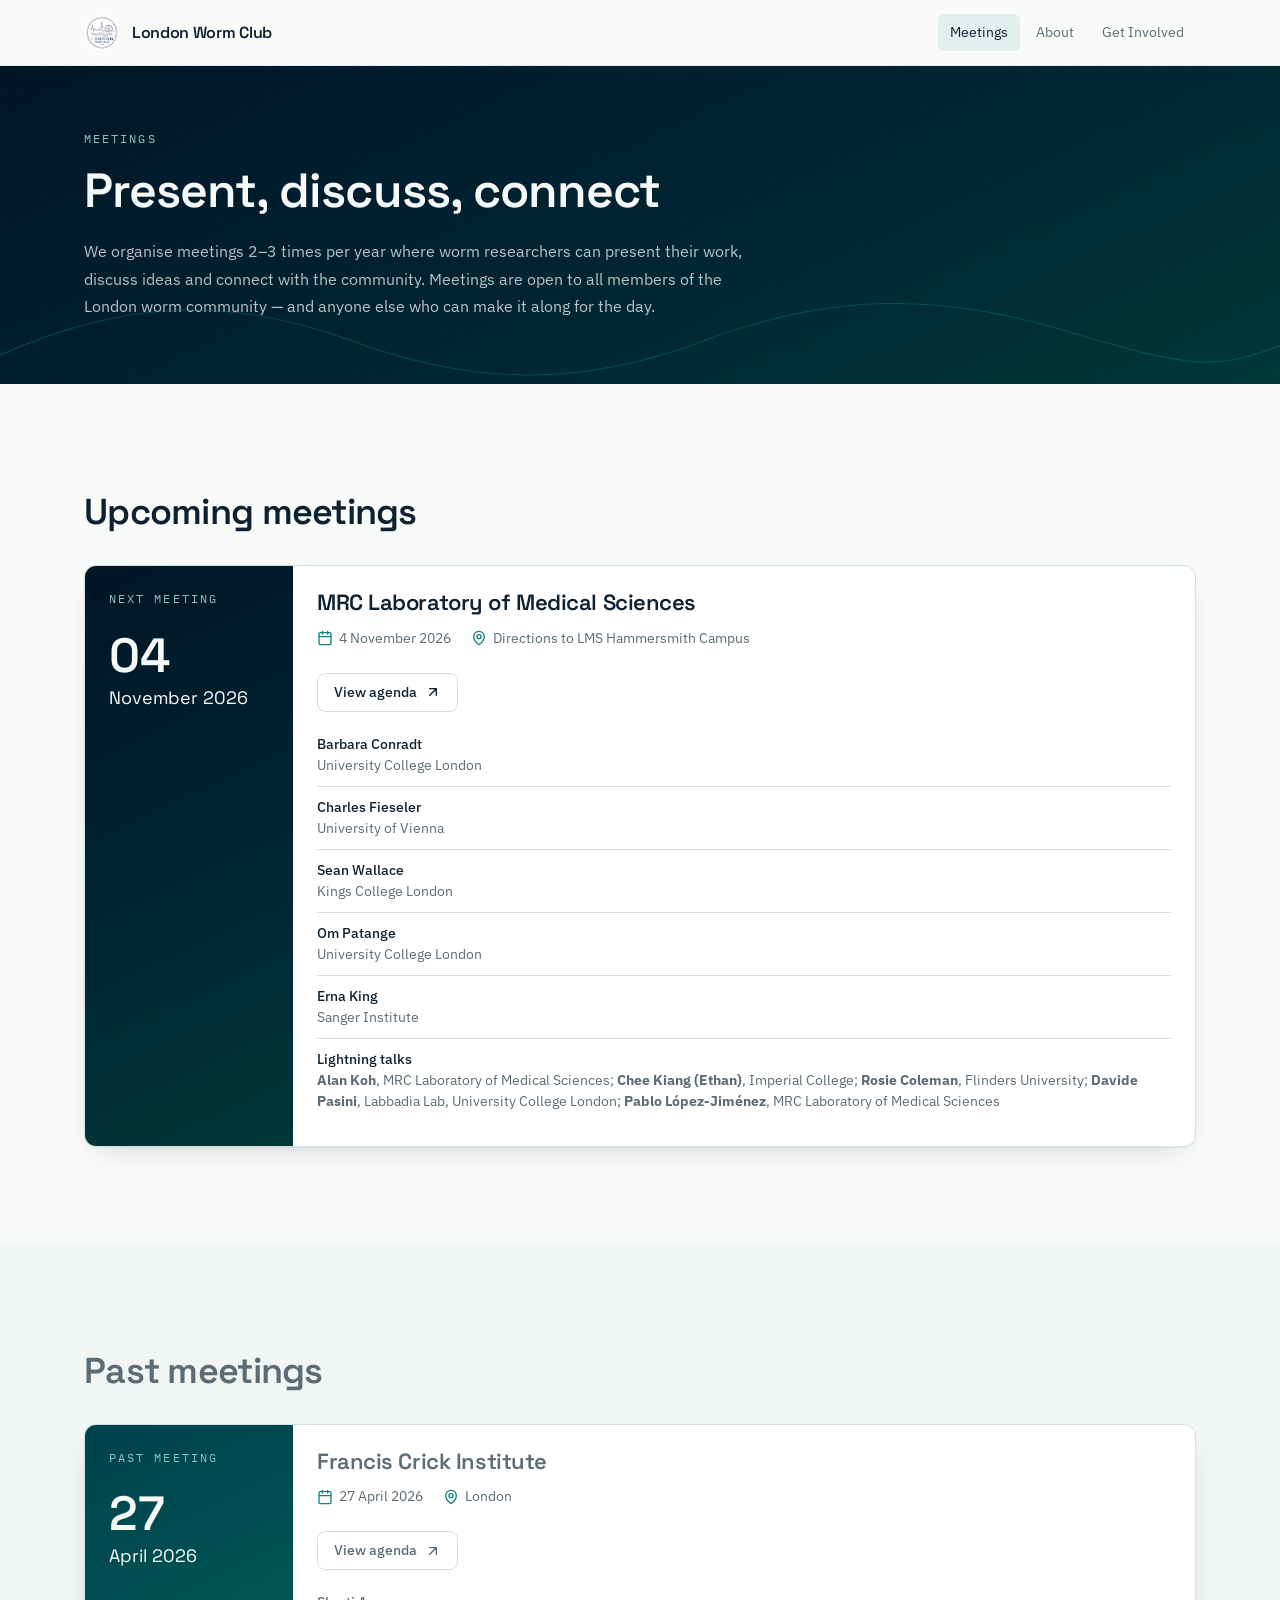
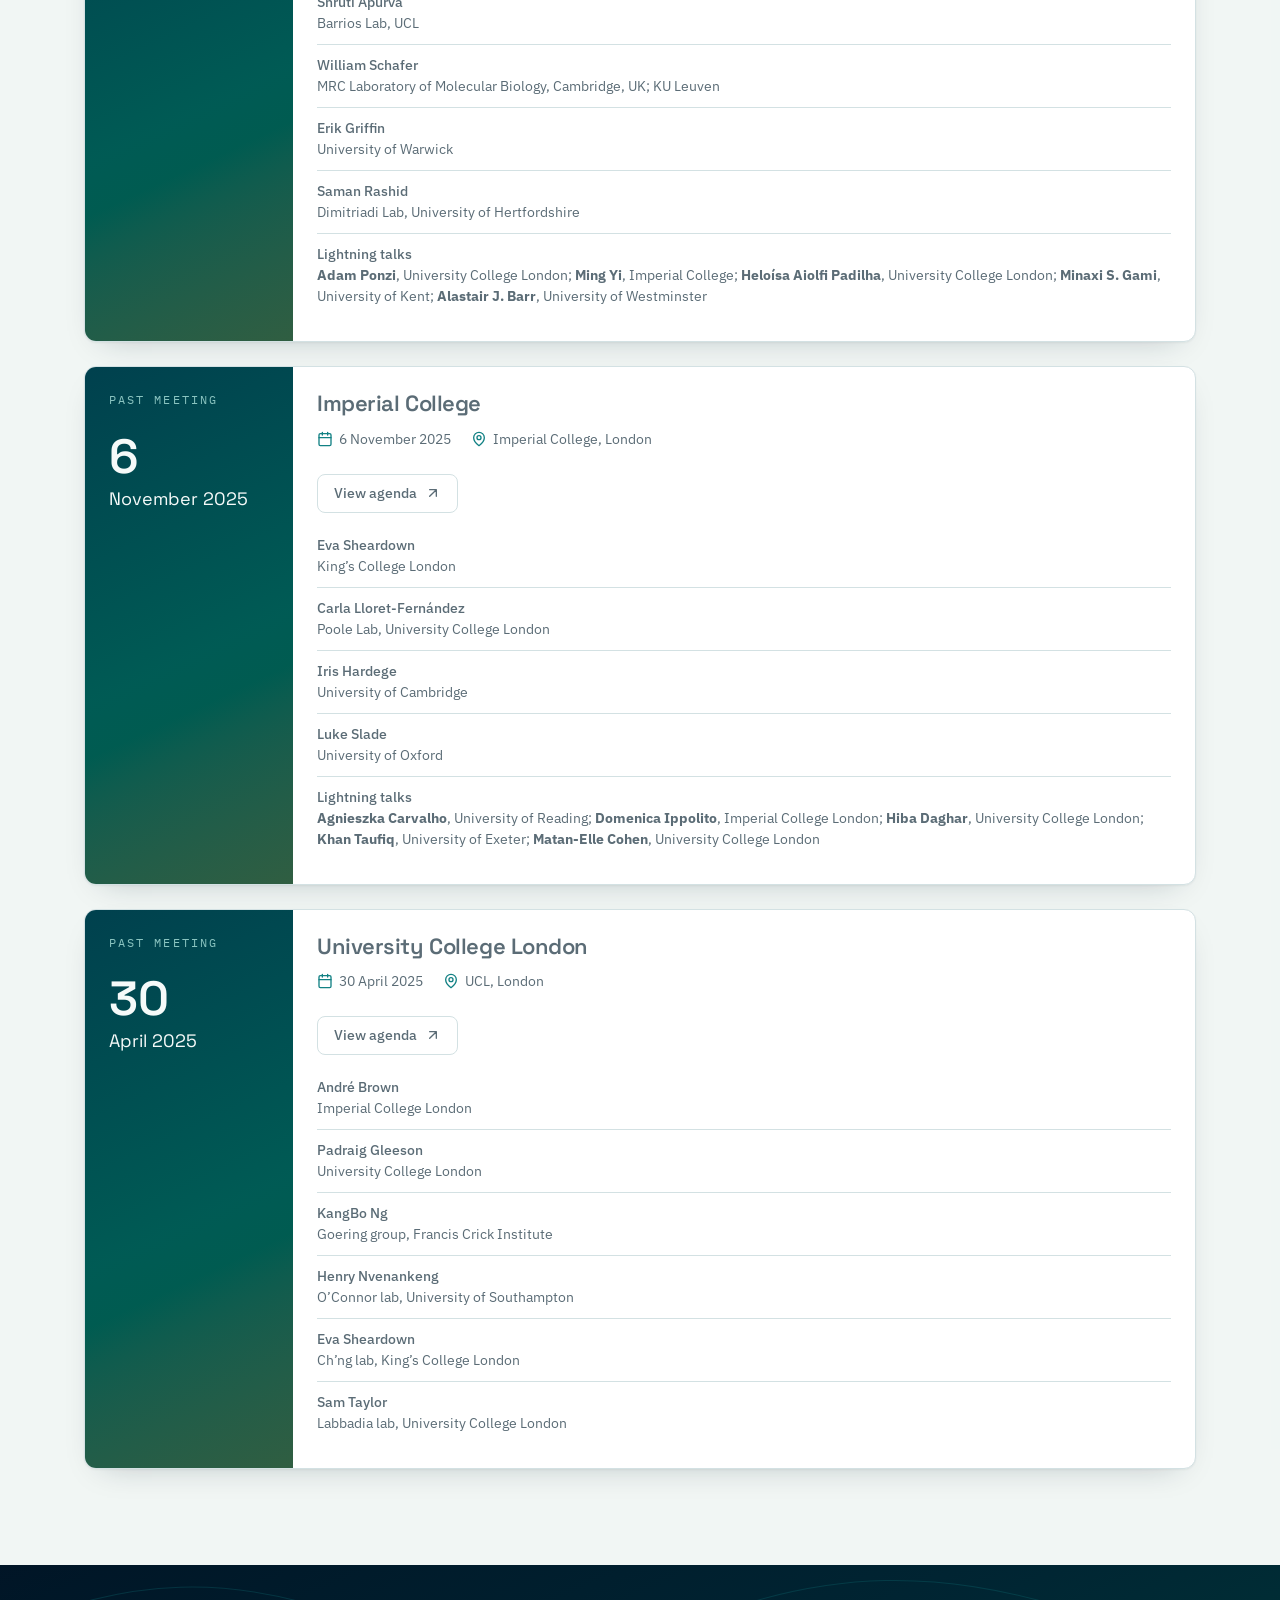
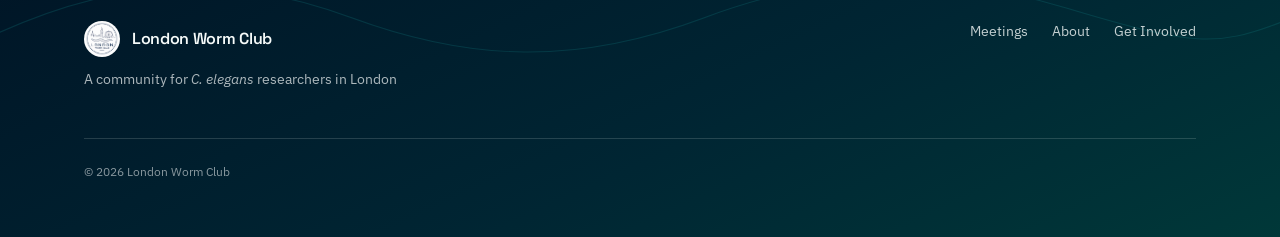
==== commit 9d53785d: "Add speakers & link to agenda" ====
--- a/meetings.html
+++ b/meetings.html
@@ -94,12 +94,25 @@
                         <a href="./docs/Directions_to_LMS.pdf" target="_blank">Directions to LMS Hammersmith Campus</a>
                       </span>
                     </div>
-                    <a class="btn btn-outline" href="./docs/sad_worm.png" target="_blank">
-                      View agenda
-                      <svg class="icon" viewBox="0 0 24 24" aria-hidden="true"><path d="M7 17 17 7M7 7h10v10" /></svg>
-                    </a>
-                    <ul class="speakers">
-                      <li><p class="name">Speakers and agenda to be announced soon.</p></li>
+                    <a class="btn btn-outline" href="https://docs.google.com/document/d/1XUY46zAjbcOhfJSw5WYkkv2xwKfTZiUF0LbODPRqS-o/edit?tab=t.0" target="_blank">
+                      View agenda
+                      <svg class="icon" viewBox="0 0 24 24" aria-hidden="true"><path d="M7 17 17 7M7 7h10v10" /></svg>
+                    </a>
+                    <ul class="speakers">
+                      <li><p class="name">Barbara Conradt</p><p class="aff">University College London</p></li>
+                      <li><p class="name">Charles Fieseler</p><p class="aff">University of Vienna</p></li>
+                      <li><p class="name">Sean Wallace</p><p class="aff">Kings College London</p></li>
+                      <li><p class="name">Om Patange</p><p class="aff">University College London</p></li>
+                      <li><p class="name">Erna King</p><p class="aff">Sanger Institute</p></li>
+                      <li><p class="name">Lightning talks</p>
+                          <p class="aff"><b>Alan Koh</b>, MRC Laboratory of Medical Sciences; 
+<b>Chee Kiang (Ethan)</b>, Imperial College;
+<b>Rosie Coleman</b>, Flinders University;
+<b>Davide Pasini</b>, Labbadia Lab, University College London;
+<b>Pablo López-Jiménez</b>, MRC Laboratory of Medical Sciences
+                          </p>
+                      </li>
+
                     </ul>
                   </div>
                 </div>
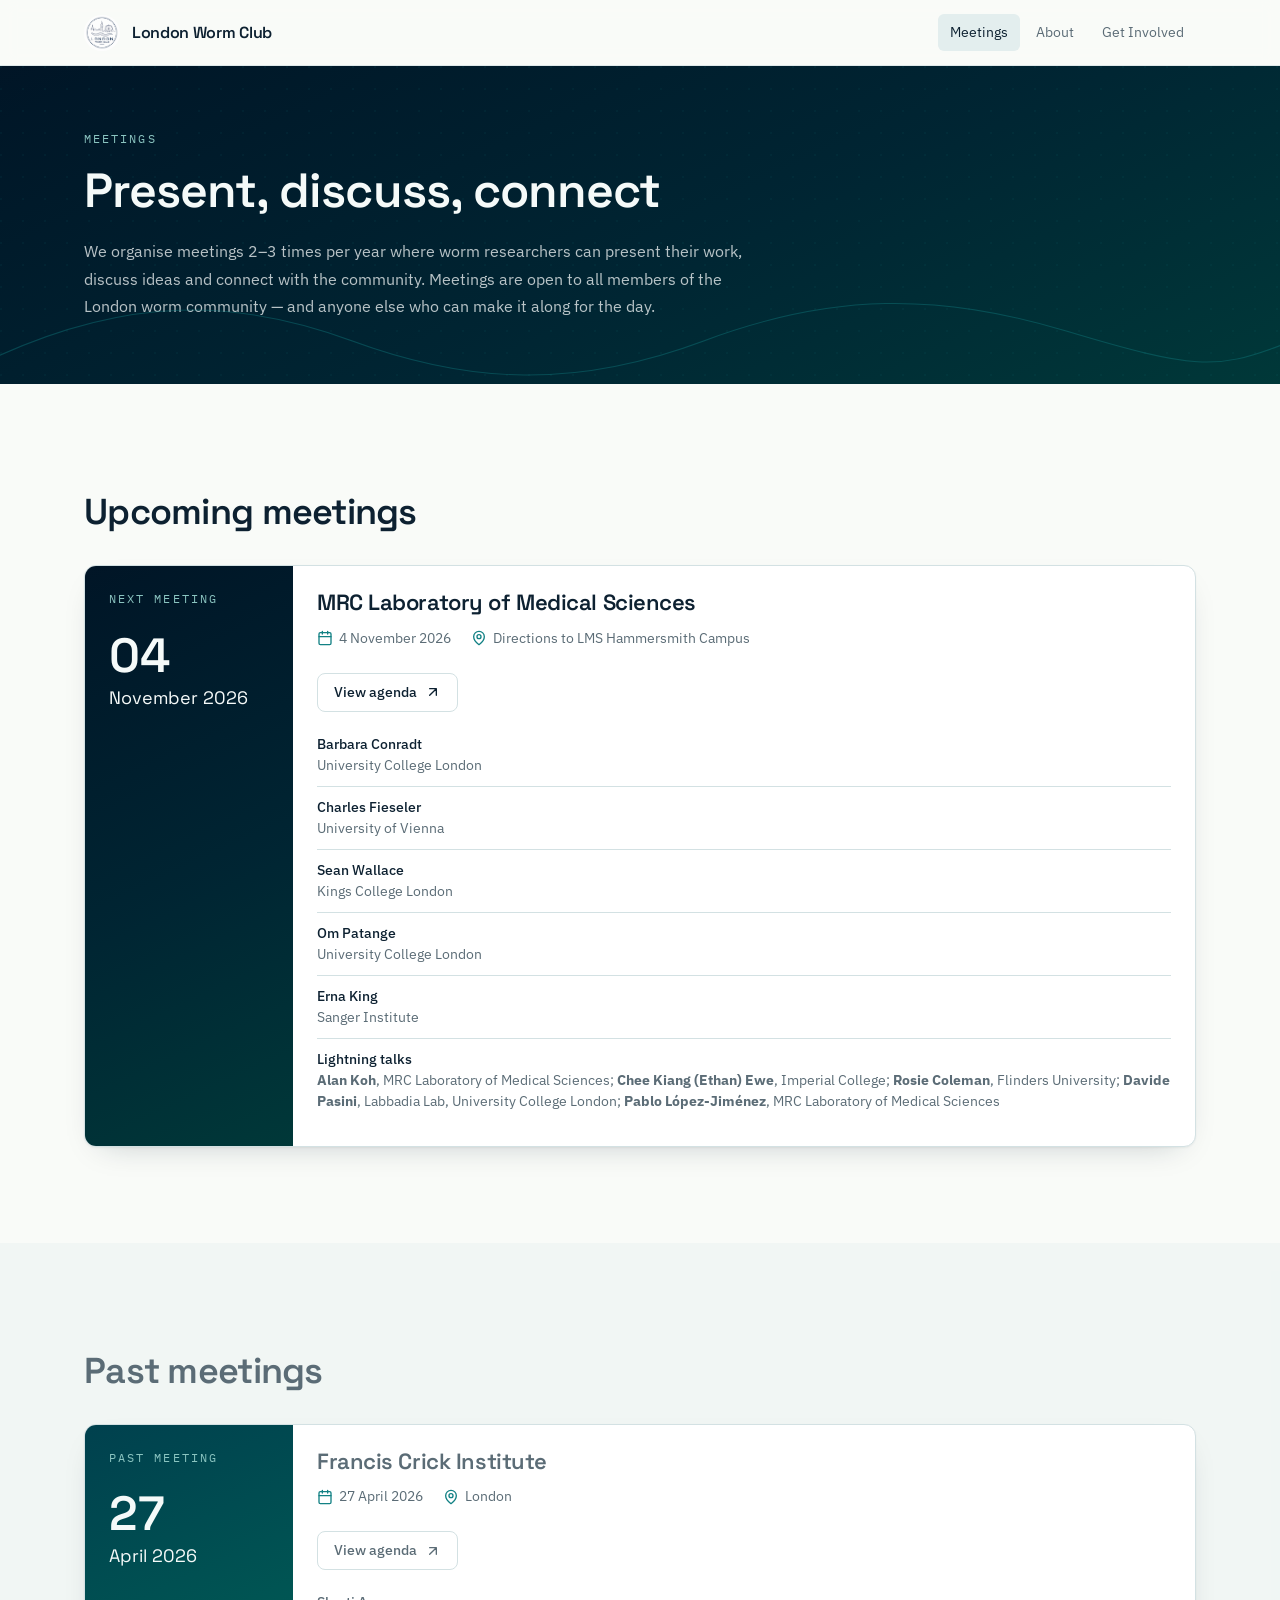
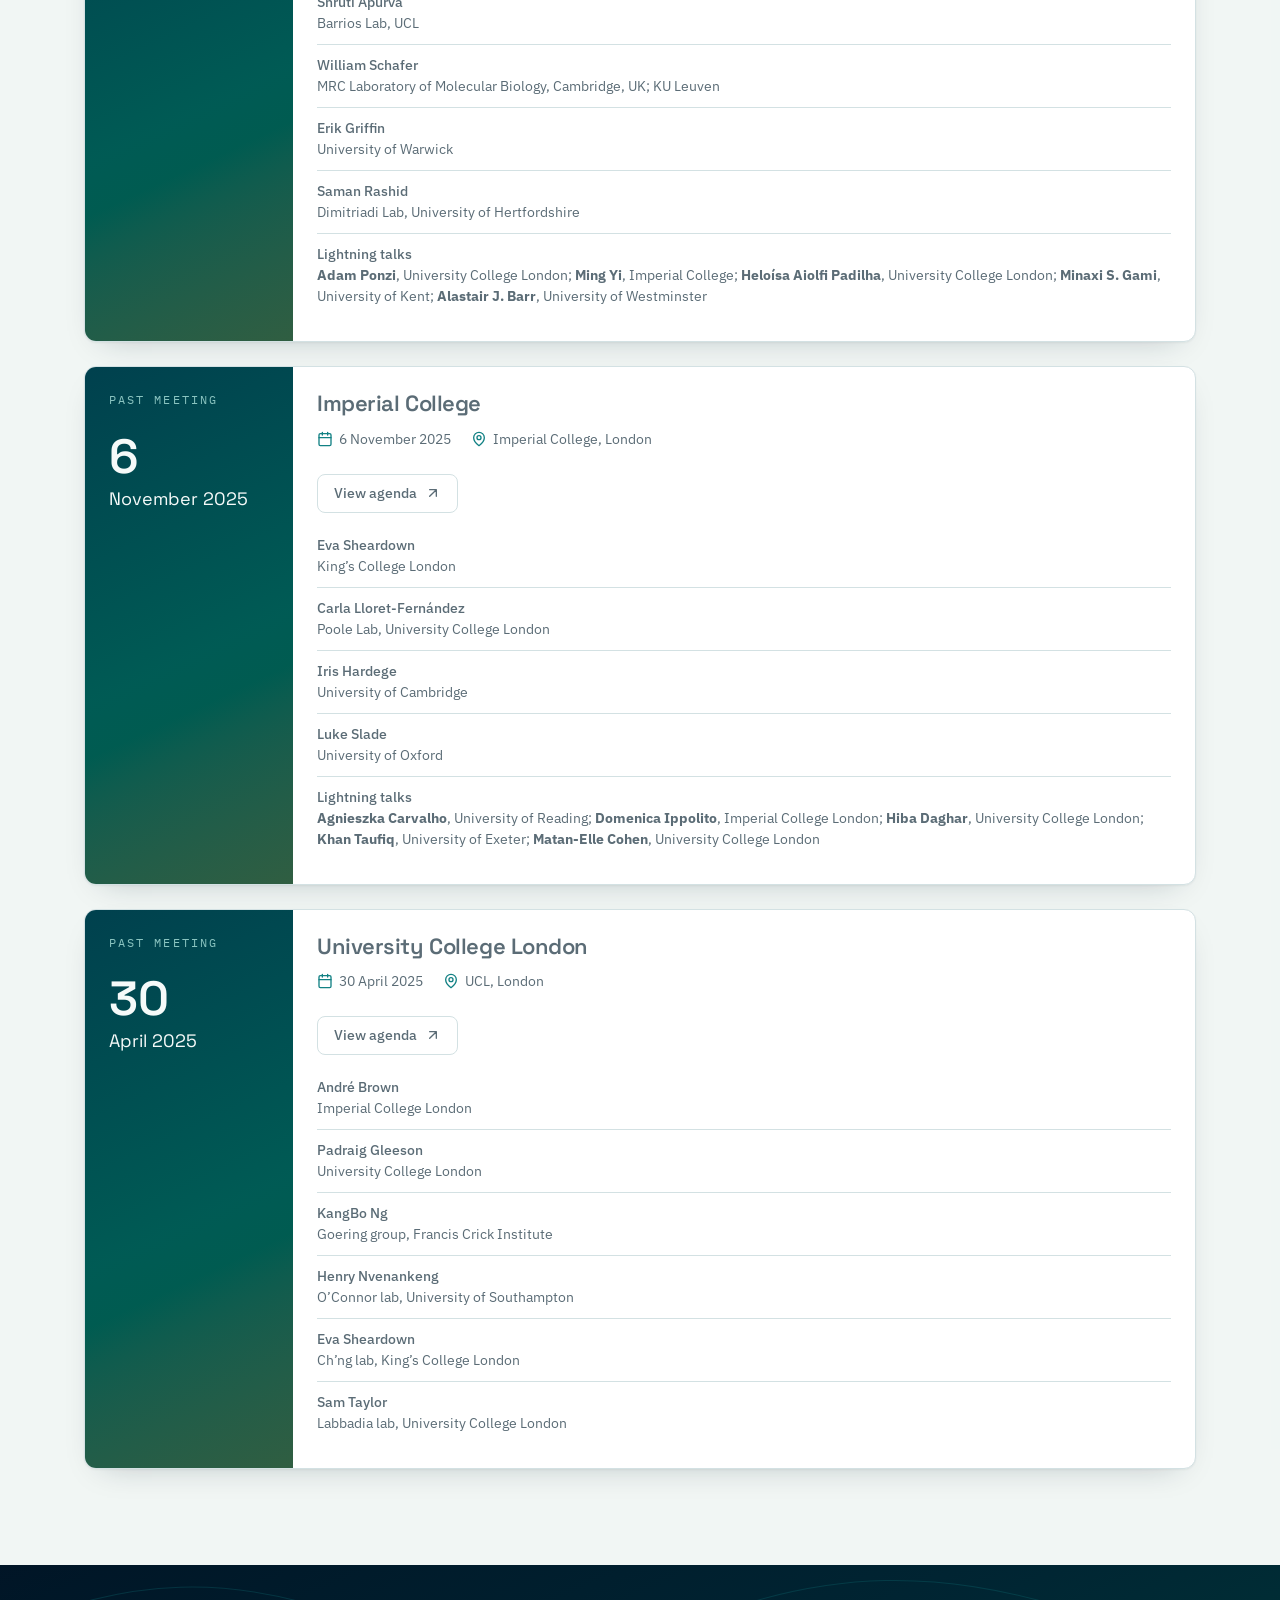
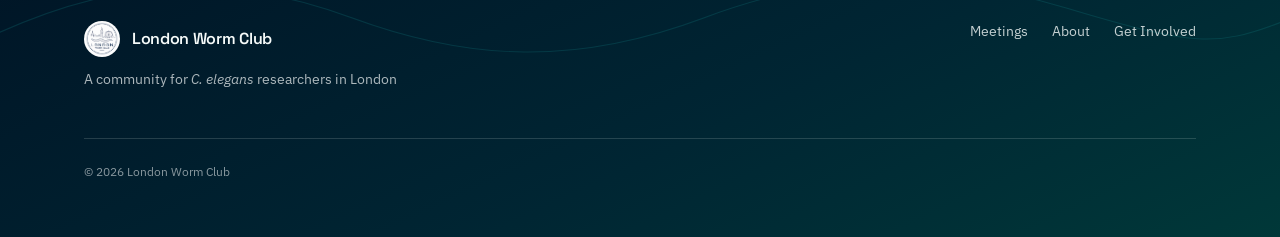
==== commit 027424b4: "Ethan update" ====
--- a/meetings.html
+++ b/meetings.html
@@ -106,7 +106,7 @@
                       <li><p class="name">Erna King</p><p class="aff">Sanger Institute</p></li>
                       <li><p class="name">Lightning talks</p>
                           <p class="aff"><b>Alan Koh</b>, MRC Laboratory of Medical Sciences; 
-<b>Chee Kiang (Ethan)</b>, Imperial College;
+<b>Chee Kiang (Ethan) Ewe</b>, Imperial College;
 <b>Rosie Coleman</b>, Flinders University;
 <b>Davide Pasini</b>, Labbadia Lab, University College London;
 <b>Pablo López-Jiménez</b>, MRC Laboratory of Medical Sciences
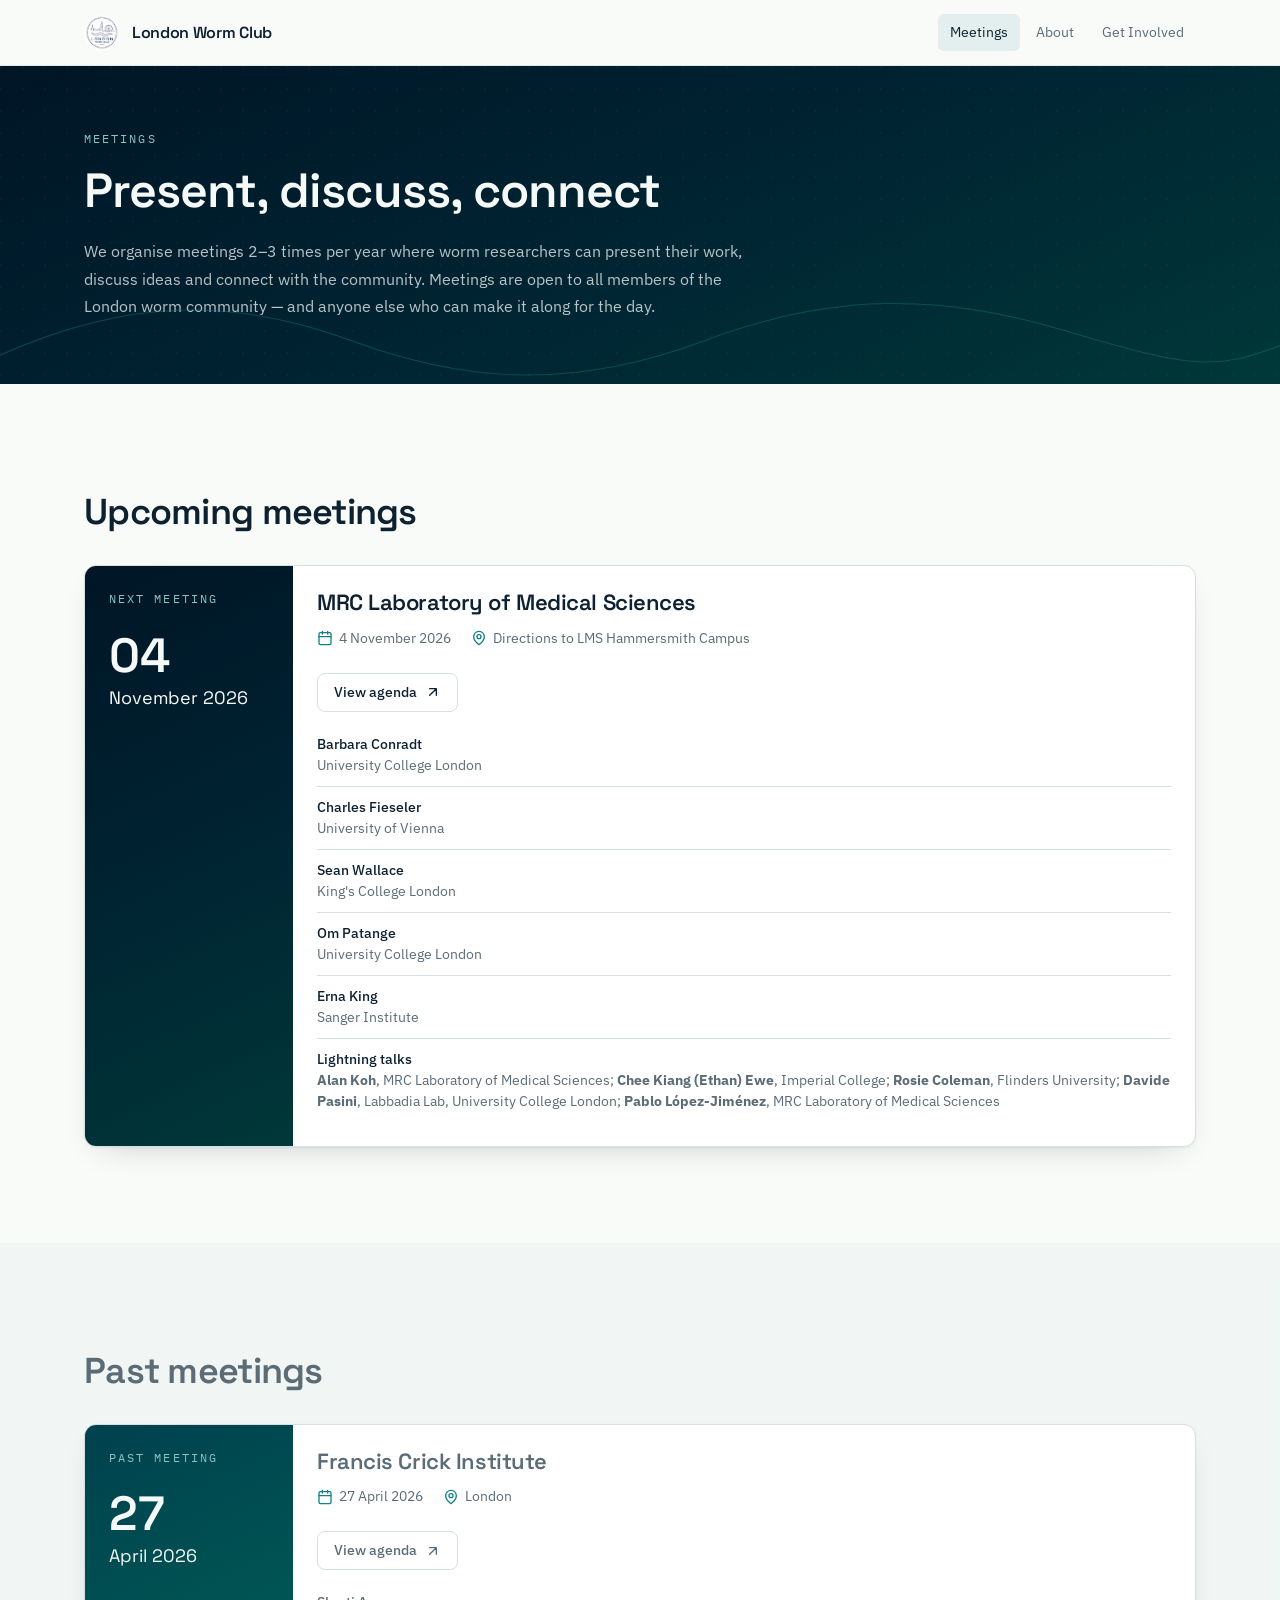
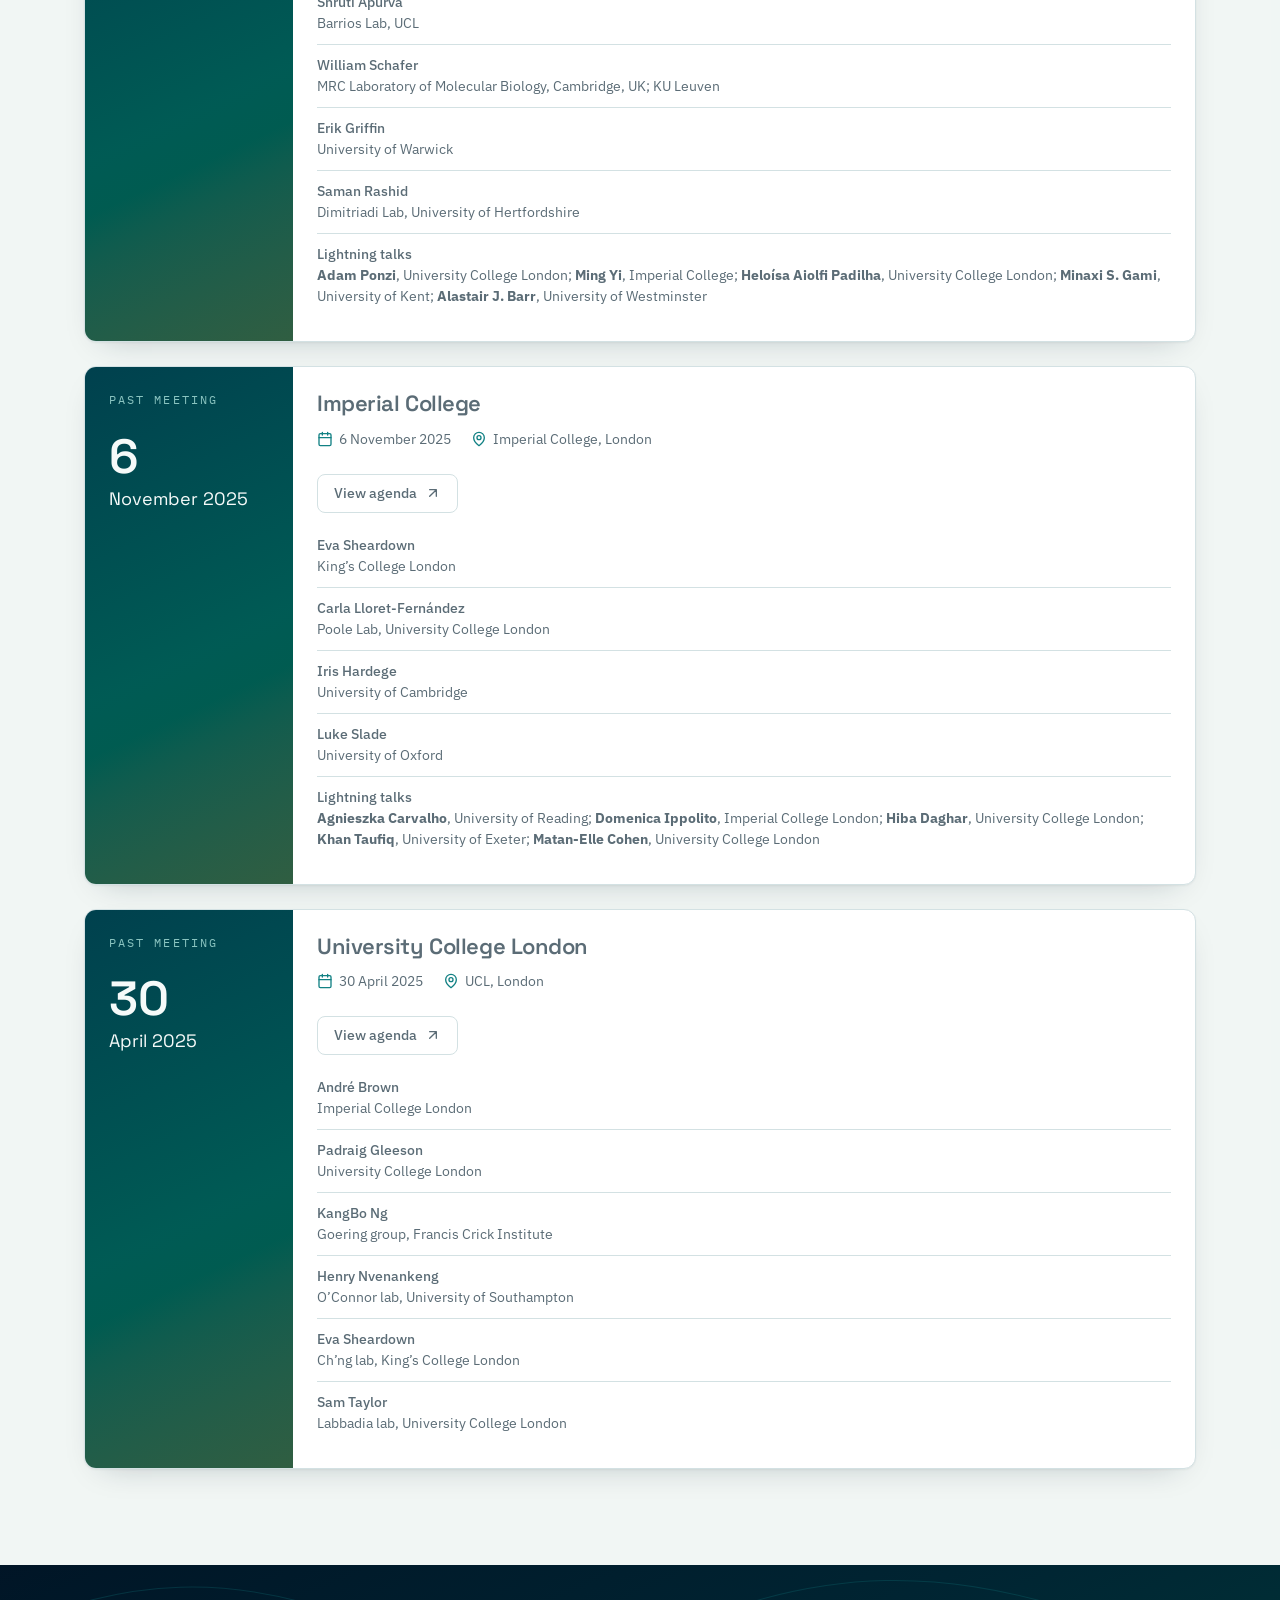
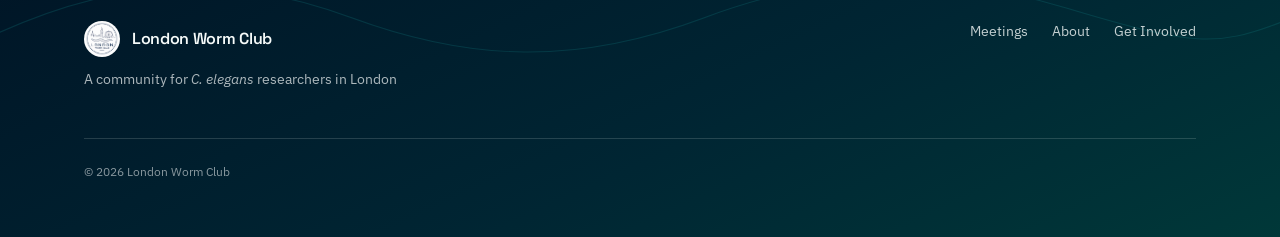
==== commit ca78b685: "king's" ====
--- a/meetings.html
+++ b/meetings.html
@@ -101,15 +101,16 @@
                     <ul class="speakers">
                       <li><p class="name">Barbara Conradt</p><p class="aff">University College London</p></li>
                       <li><p class="name">Charles Fieseler</p><p class="aff">University of Vienna</p></li>
-                      <li><p class="name">Sean Wallace</p><p class="aff">Kings College London</p></li>
+                      <li><p class="name">Sean Wallace</p><p class="aff">King's College London</p></li>
                       <li><p class="name">Om Patange</p><p class="aff">University College London</p></li>
                       <li><p class="name">Erna King</p><p class="aff">Sanger Institute</p></li>
                       <li><p class="name">Lightning talks</p>
-                          <p class="aff"><b>Alan Koh</b>, MRC Laboratory of Medical Sciences; 
-<b>Chee Kiang (Ethan) Ewe</b>, Imperial College;
-<b>Rosie Coleman</b>, Flinders University;
-<b>Davide Pasini</b>, Labbadia Lab, University College London;
-<b>Pablo López-Jiménez</b>, MRC Laboratory of Medical Sciences
+                          <p class="aff">
+                            <b>Alan Koh</b>, MRC Laboratory of Medical Sciences; 
+                            <b>Chee Kiang (Ethan) Ewe</b>, Imperial College;
+                            <b>Rosie Coleman</b>, Flinders University;
+                            <b>Davide Pasini</b>, Labbadia Lab, University College London;
+                            <b>Pablo López-Jiménez</b>, MRC Laboratory of Medical Sciences
                           </p>
                       </li>
 
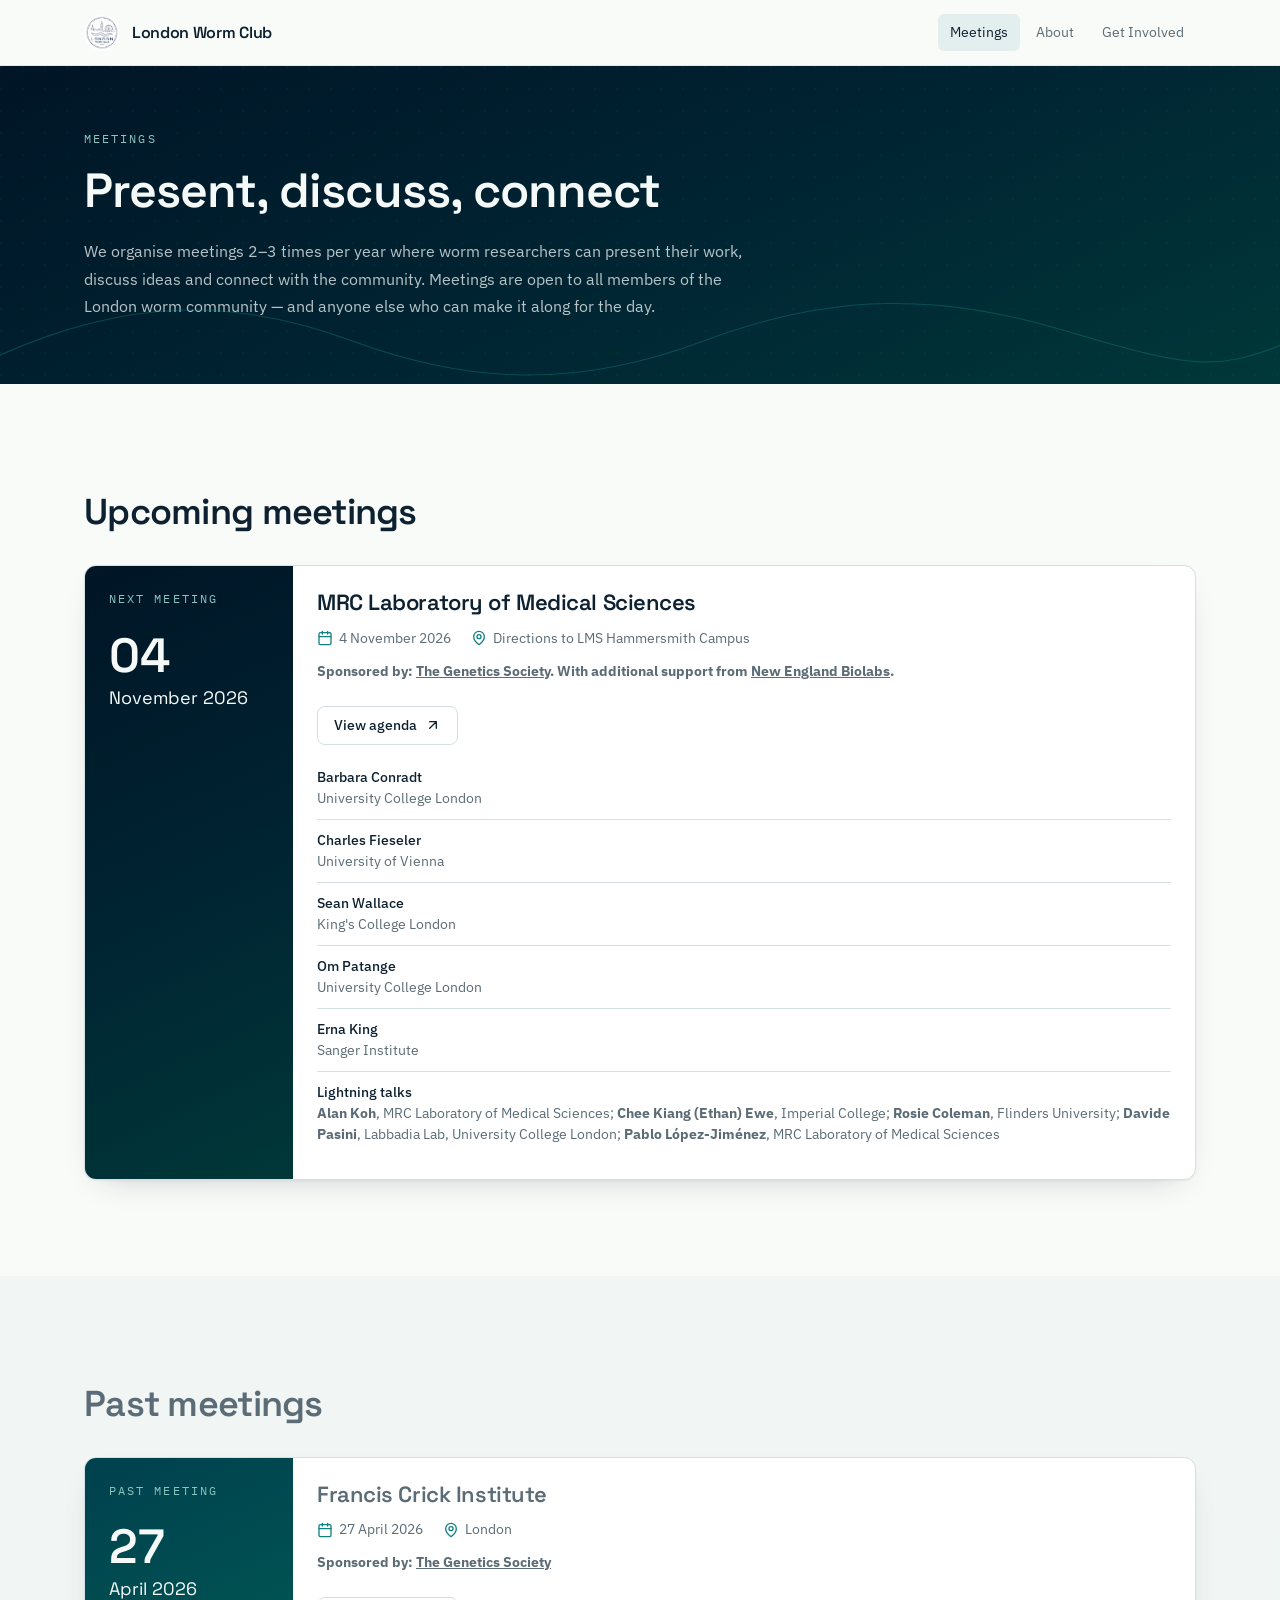
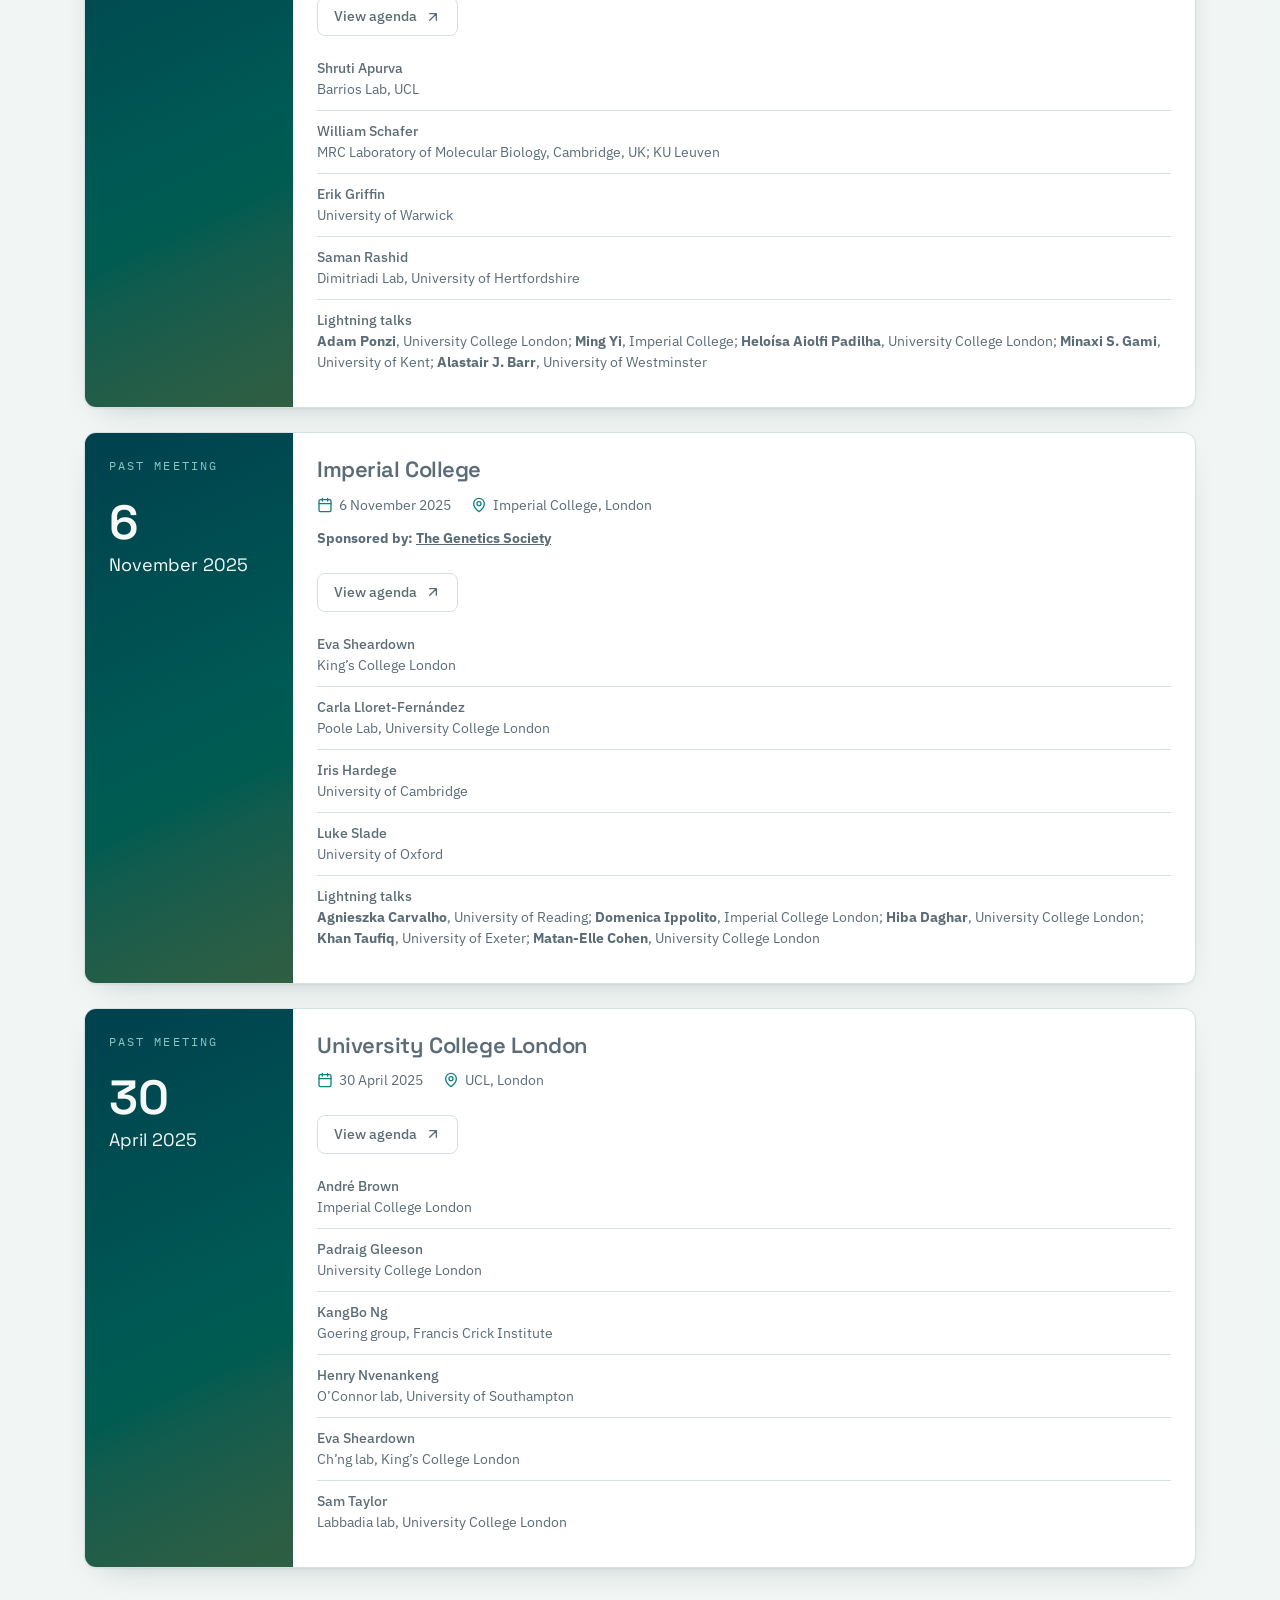
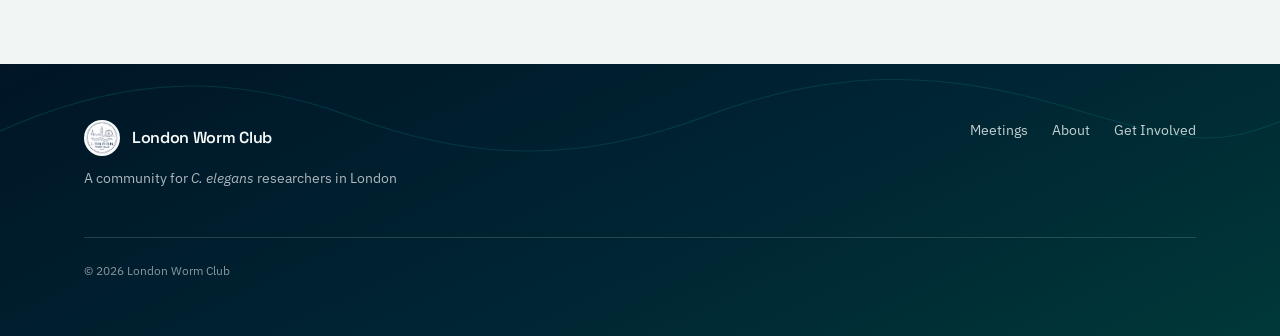
==== commit 9e653463: "Links for sponsors" ====
--- a/meetings.html
+++ b/meetings.html
@@ -94,7 +94,12 @@
                         <a href="./docs/Directions_to_LMS.pdf" target="_blank">Directions to LMS Hammersmith Campus</a>
                       </span>
                     </div>
-                    <a class="btn btn-outline" href="https://docs.google.com/document/d/1XUY46zAjbcOhfJSw5WYkkv2xwKfTZiUF0LbODPRqS-o/edit?tab=t.0" target="_blank">
+
+                    <div class="meeting-meta">
+                    <b>Sponsored by: <u><a href="https://genetics.org.uk/">The Genetics Society</a></u>. With additional support from <u><a href="https://www.neb.com/">New England Biolabs</a></u>.</b>
+                    </div>
+
+                    <a class="btn btn-outline" href="./docs/London_Worm_Meeting_4thNov2026.pdf" target="_blank">
                       View agenda
                       <svg class="icon" viewBox="0 0 24 24" aria-hidden="true"><path d="M7 17 17 7M7 7h10v10" /></svg>
                     </a>
@@ -153,6 +158,11 @@
                         <a href = "https://maps.app.goo.gl/YY4max94yzMUWCzx6">London</a>
                       </span>
                     </div>
+
+                    <div class="meeting-meta">
+                    <b>Sponsored by: <u><a href="https://genetics.org.uk/">The Genetics Society</a></u></b>
+                    </div>
+
                     <a class="btn btn-outline" href="./docs/LWM 27th April 26 Agenda.pdf" target="_blank">
                       View agenda
                       <svg class="icon" viewBox="0 0 24 24" aria-hidden="true"><path d="M7 17 17 7M7 7h10v10" /></svg>
@@ -192,6 +202,11 @@
                         <a href = "https://maps.app.goo.gl/NmJmnzEtPPJt8cp17">Imperial College, London</a>
                       </span>
                     </div>
+
+                    <div class="meeting-meta">
+                    <b>Sponsored by: <u><a href="https://genetics.org.uk/">The Genetics Society</a></u></b>
+                    </div>
+
                     <a class="btn btn-outline" href="./docs/LWM 6th Nov 25 Agenda.pdf" target="_blank">
                       View agenda
                       <svg class="icon" viewBox="0 0 24 24" aria-hidden="true"><path d="M7 17 17 7M7 7h10v10" /></svg>
